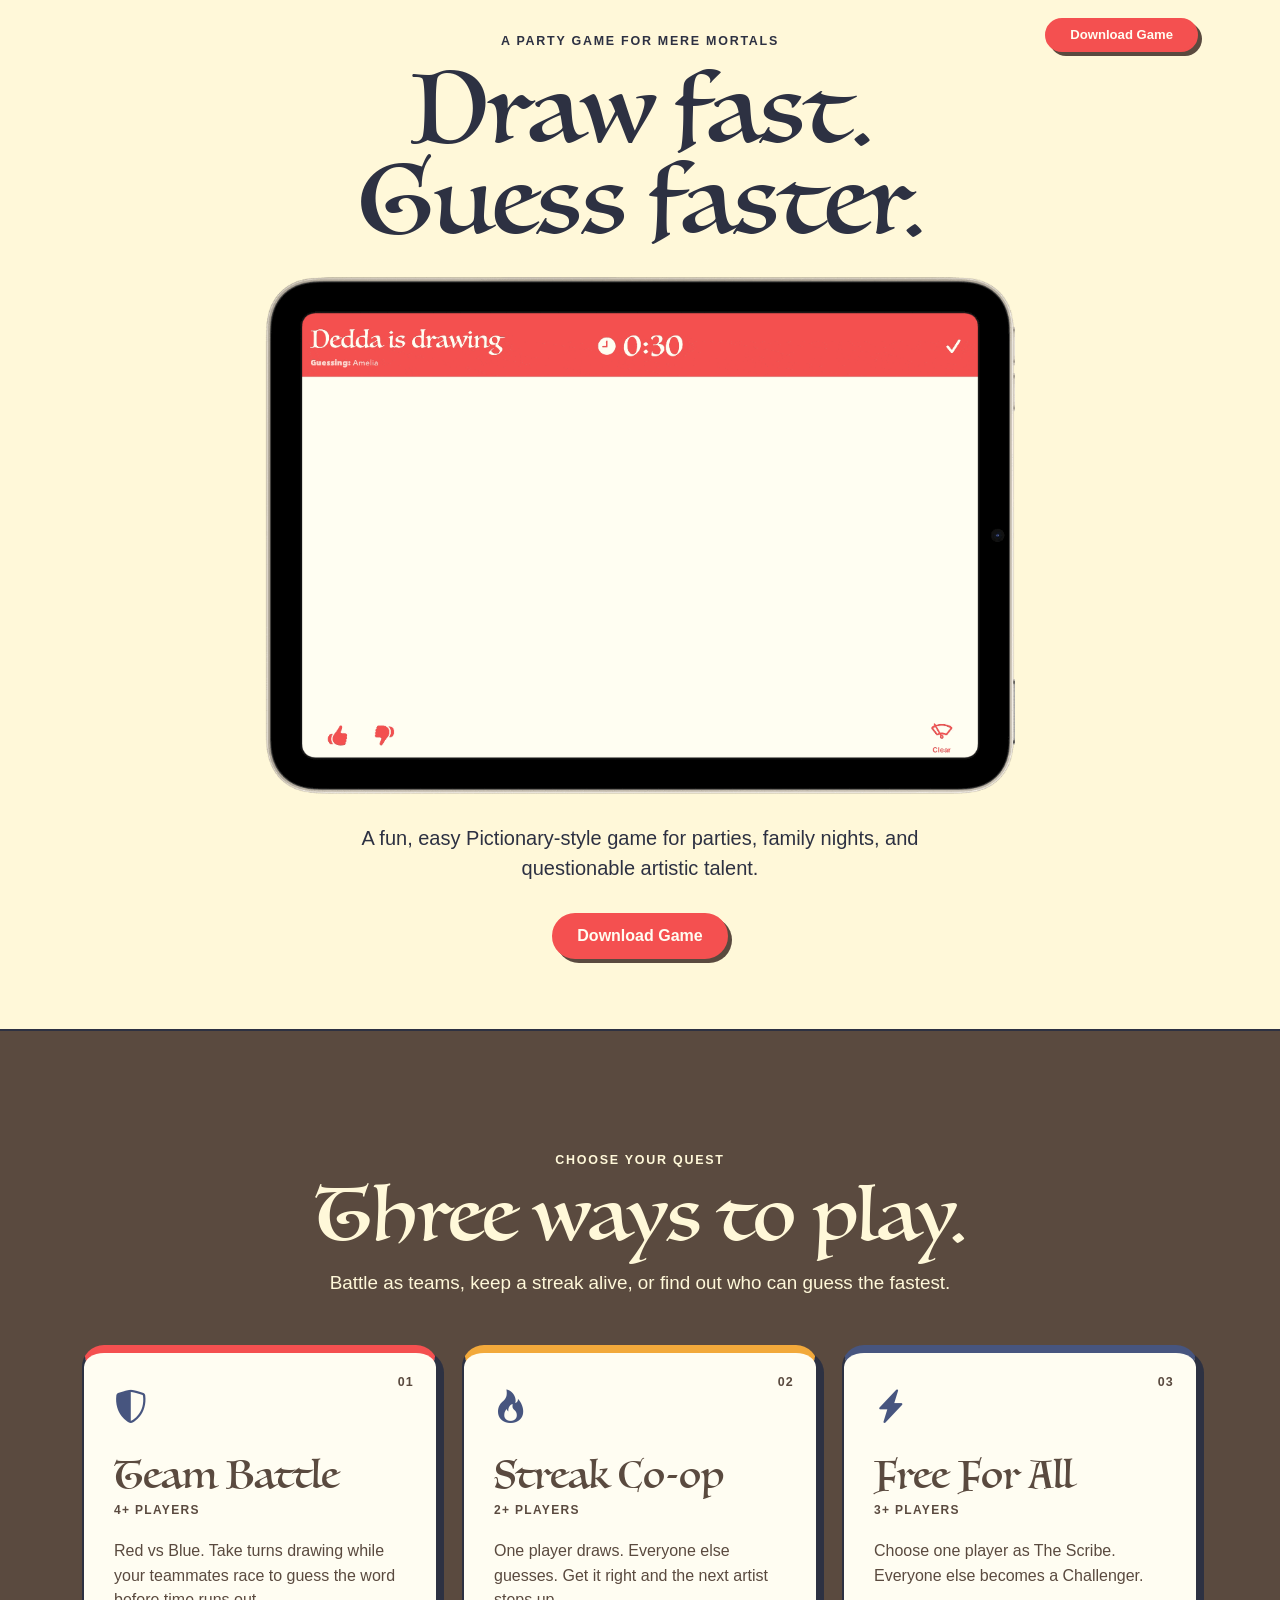
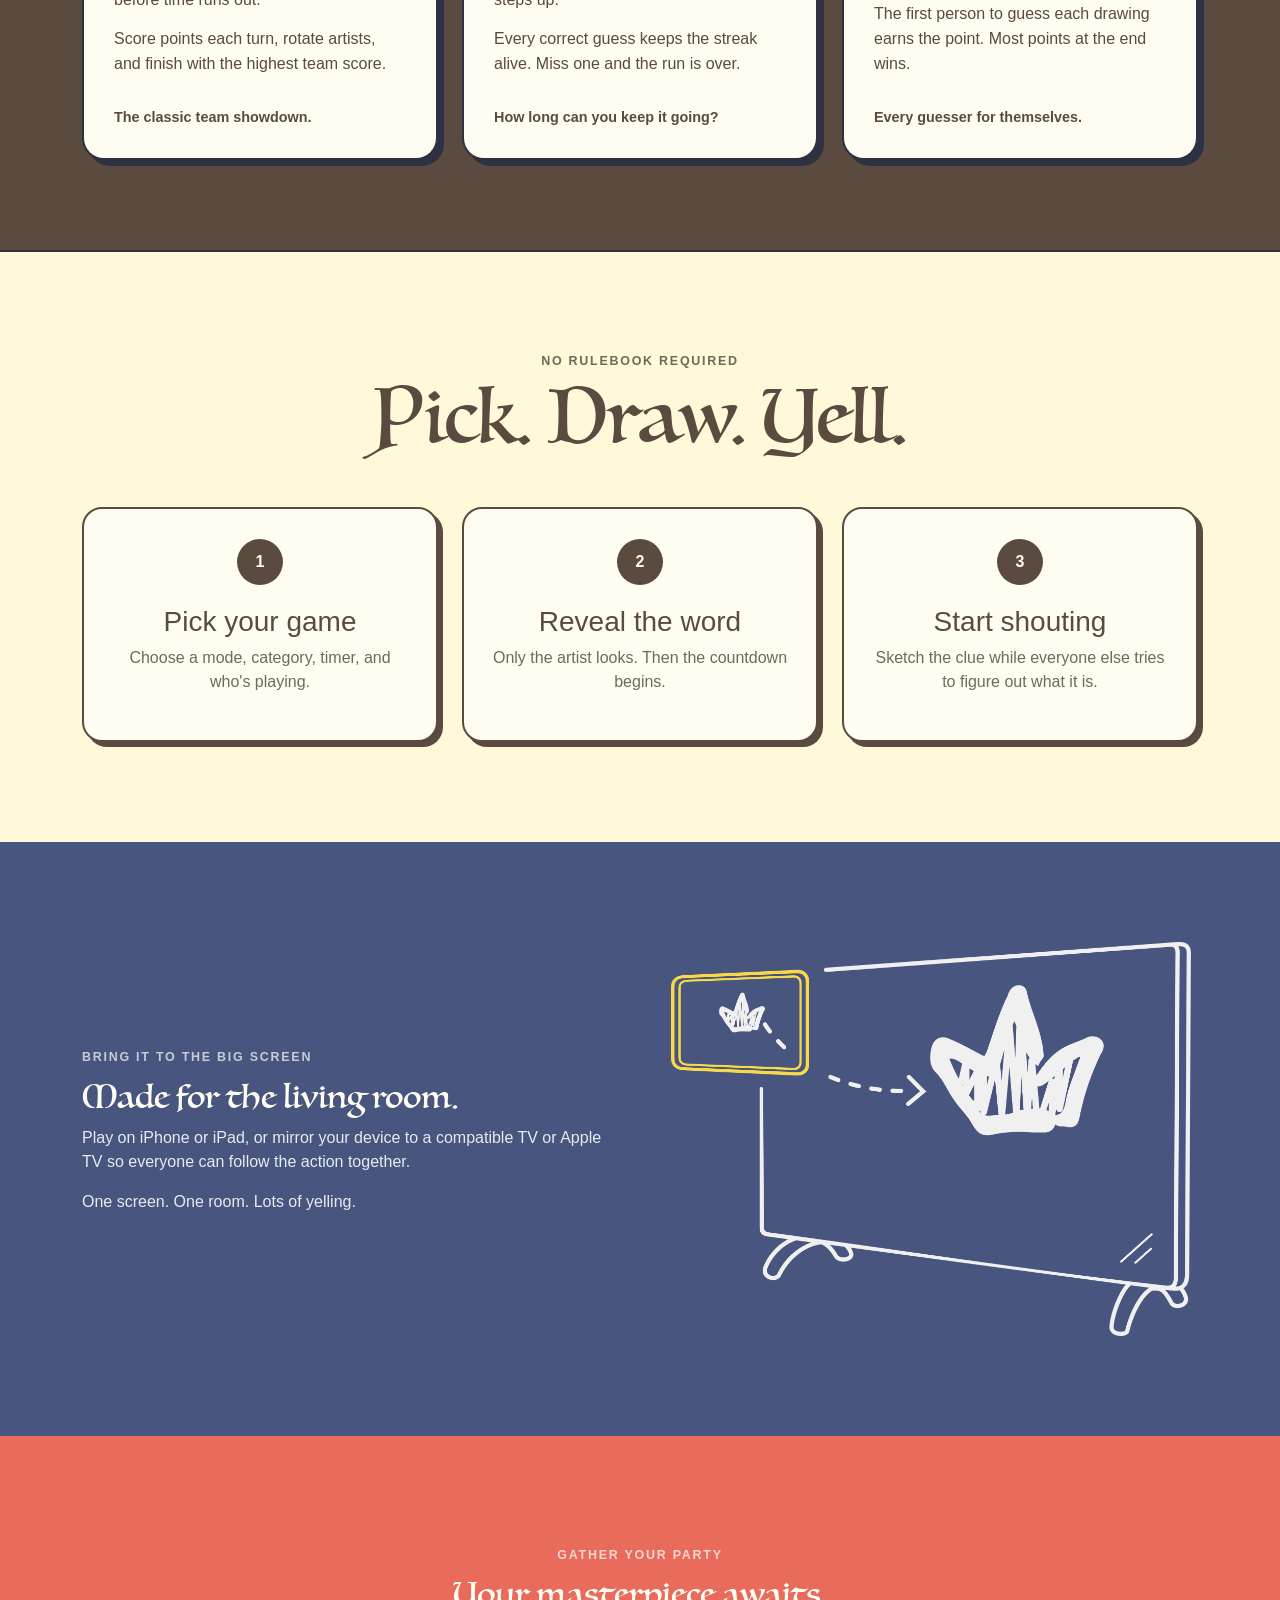
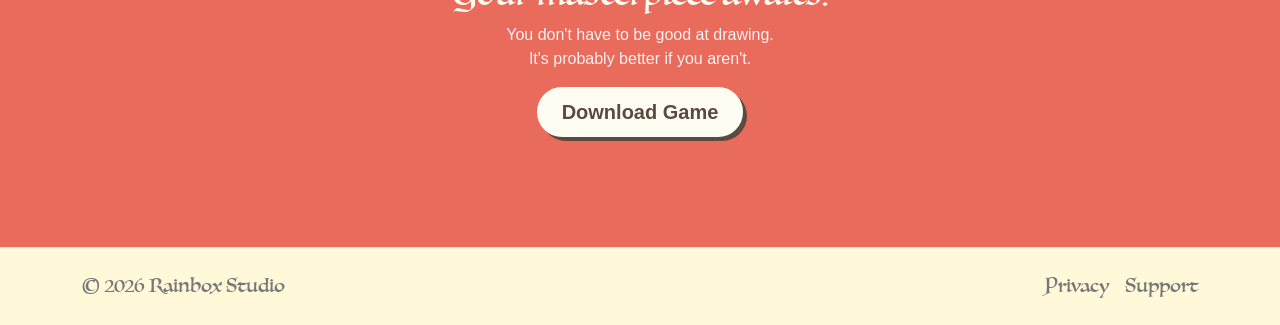
==== index.html @ f8bf30d1 "add gif hero" ====
<!DOCTYPE html>
<html lang="en">
<head>
  <meta charset="UTF-8">
  <meta name="viewport" content="width=device-width, initial-scale=1.0">
  <meta name="theme-color" content="#F9D949">

  <title>OutSketched</title>

  <link href="https://cdn.jsdelivr.net/npm/bootstrap@5.3.3/dist/css/bootstrap.min.css" rel="stylesheet">

  <link rel="stylesheet" href="main.css">

  <link rel="preconnect" href="https://fonts.googleapis.com"> 
  <link rel="preconnect" href="https://fonts.gstatic.com" crossorigin>
  <link href="https://fonts.googleapis.com/css2?family=Inter:wght@400;500;600&family=Sedgwick+Ave+Display&display=swap" rel="stylesheet">

  <meta charset="UTF-8">
  <meta name="viewport" content="width=device-width, initial-scale=1.0">

  <title>Out-Sketched: A Pictionary Battle Game</title>

  <!-- Primary SEO -->
  <meta name="description" content="OutSketched is a fast-paced drawing battle game for friends and family. Race to sketch clues, shout the answer, and beat the other team before time runs out.">
  <meta name="keywords" content="Apple TV, drawing game, party game, sketch game, family game, team game, drawing challenge, guessing game">
  <meta name="author" content="Rainbox Studio">
  <meta name="apple-itunes-app" content="app-id=6760415990, app-argument=https://outsketched.com">

  <!-- Open Graph (Facebook / Discord / Slack) -->
  <meta property="og:title" content="Out-Sketched: A Pictionary Battle Game">
  <meta property="og:description" content="Draw fast. Guess faster. Red vs Blue. No mercy.">
  <meta property="og:type" content="website">
  <meta property="og:url" content="https://outsketched.com">
  <meta property="og:image" content="https://outsketched.com/assets/hero-2-sm.png">

  <!-- Twitter Preview -->
  <meta name="twitter:card" content="summary_large_image">
  <meta name="twitter:title" content="Out-Sketched: A Pictionary Battle Game">
  <meta name="twitter:description" content="A chaotic drawing battle for friends and family.">
  <meta name="twitter:image" content="https://outsketched.com/assets/hero-2-sm.png">

  <!-- Favicon -->
  <link rel="icon" type="image/png" href="/assets/favicon.png">

  <!-- Bootstrap -->
  <link href="https://cdn.jsdelivr.net/npm/bootstrap@5.3.3/dist/css/bootstrap.min.css" rel="stylesheet">

  <!-- Google Fonts -->
  <link rel="preconnect" href="https://fonts.googleapis.com"> 
  <link rel="preconnect" href="https://fonts.gstatic.com" crossorigin>

  

  <link href="https://cdn.jsdelivr.net/npm/bootstrap-icons@1.11.3/font/bootstrap-icons.css" rel="stylesheet">

  <!-- Styles -->
  <link rel="stylesheet" href="main.css">
</head>

<body>

  <header class="site-header">
    <div class="container">
      <a
        href="https://apps.apple.com/app/id6760415990"
        class="btn btn-appstore header-download"
        target="_blank"
        rel="noopener"
      >
        Download Game
      </a>
    </div>
  </header>


  <!-- HERO -->
  <section class="hero text-center">

    <!-- Opening wordmark -->
    <div class="hero-intro" aria-hidden="true">
      <div class="hero-intro-content">

        <div class="hero-intro-title">
          OutSketched
        </div>

        <img
          src="assets/crosspens.webp"
          class="hero-intro-icon"
          alt=""
        >

      </div>
    </div>

    <div class="container hero-content">

      <div class="hero-eyebrow">
        A PARTY GAME FOR MERE MORTALS
      </div>

      <h1 class="hero-title">
        <span class="hero-word">Draw</span>
        <span class="hero-word">fast.</span>
        <span class="hero-word">Guess</span>
        <span class="hero-word">faster.</span>
      </h1>


      <!-- Main gameplay visual -->
      <div class="hero-visual-wrapper">
        <picture>
          <source
            media="(max-width: 768px)"
            srcset="assets/hero-gif-mobile.gif"
          >

          <img
            src="assets/hero-gif.gif"
            class="hero-gameplay"
            alt="A drawing being sketched during a game of OutSketched"
          >
        </picture>
      </div>

      <p class="hero-copy">
        A fun, easy Pictionary-style game for parties,
        family nights, and questionable artistic talent.
      </p>

      <a
        href="https://apps.apple.com/app/id6760415990"
        class="btn btn-appstore mobile-download"
        target="_blank"
        rel="noopener"
      >
        Download Game
      </a>

    </div>
  </section>

  <!-- GAME MODES -->
  <section class="modes-section">
    <div class="container">

      <div class="section-heading text-center">
        <div class="section-kicker">CHOOSE YOUR QUEST</div>

        <h2>Three ways to play.</h2>

        <p>
          Battle as teams, keep a streak alive,
          or find out who can guess the fastest.
        </p>
      </div>


      <div class="row g-4 mode-grid">

        <!-- TEAM BATTLE -->
        <div class="col-lg-4">
          <div class="mode-card mode-battle">

            <div class="mode-number">01</div>

            <div class="mode-icon">
              <i class="bi bi-shield-shaded"></i>
            </div>

            <h3>Team Battle</h3>

            <div class="mode-players">
              4+ PLAYERS
            </div>

            <p>
              Red vs Blue. Take turns drawing while your
              teammates race to guess the word before time runs out.
            </p>

            <p>
              Score points each turn, rotate artists,
              and finish with the highest team score.
            </p>

            <div class="mode-tag">
              The classic team showdown.
            </div>

          </div>
        </div>


        <!-- STREAK -->
        <div class="col-lg-4">
          <div class="mode-card mode-streak">

            <div class="mode-number">02</div>

            <div class="mode-icon">
              <i class="bi bi-fire"></i>
            </div>

            <h3>Streak Co-op</h3>

            <div class="mode-players">
              2+ PLAYERS
            </div>

            <p>
              One player draws. Everyone else guesses.
              Get it right and the next artist steps up.
            </p>

            <p>
              Every correct guess keeps the streak alive.
              Miss one and the run is over.
            </p>

            <div class="mode-tag">
              How long can you keep it going?
            </div>

          </div>
        </div>


        <!-- FREE FOR ALL -->
        <div class="col-lg-4">
          <div class="mode-card mode-ffa">

            <div class="mode-number">03</div>

            <div class="mode-icon">
              <i class="bi bi-lightning-charge-fill"></i>
            </div>

            <h3>Free For All</h3>

            <div class="mode-players">
              3+ PLAYERS
            </div>

            <p>
              Choose one player as The Scribe.
              Everyone else becomes a Challenger.
            </p>

            <p>
              The first person to guess each drawing earns the point.
              Most points at the end wins.
            </p>

            <div class="mode-tag">
              Every guesser for themselves.
            </div>

          </div>
        </div>

      </div>

    </div>
  </section>


  <!-- SIMPLE GAME FLOW -->
  <section class="how-section">
    <div class="container">

      <div class="how-panel">

        <div class="section-heading text-center">
          <div class="section-kicker">
            NO RULEBOOK REQUIRED
          </div>

          <h2>Pick. Draw. Yell.</h2>
        </div>


        <div class="row text-center g-4 how-grid">

          <div class="col-md-4">
            <div class="how-step">
              <div class="how-number">1</div>
              <h3>Pick your game</h3>
              <p>
                Choose a mode, category, timer,
                and who's playing.
              </p>
            </div>
          </div>

          <div class="col-md-4">
            <div class="how-step">
              <div class="how-number">2</div>
              <h3>Reveal the word</h3>
              <p>
                Only the artist looks.
                Then the countdown begins.
              </p>
            </div>
          </div>

          <div class="col-md-4">
            <div class="how-step">
              <div class="how-number">3</div>
              <h3>Start shouting</h3>
              <p>
                Sketch the clue while everyone else
                tries to figure out what it is.
              </p>
            </div>
          </div>

        </div>

      </div>

    </div>
  </section>


  <!-- BIG SCREEN -->
  <section class="tv-section">
    <div class="container">

      <div class="row align-items-center g-5">

        <div class="col-lg-6">

          <div class="section-kicker">
            BRING IT TO THE BIG SCREEN
          </div>

          <h2>
            Made for the living room.
          </h2>

          <p class="tv-copy">
            Play on iPhone or iPad, or mirror your device
            to a compatible TV or Apple TV so everyone
            can follow the action together.
          </p>

          <p class="tv-copy">
            One screen. One room. Lots of yelling.
          </p>

        </div>


        <div class="col-lg-6 text-center">
          <div class="tv-image-wrap">
            <img
              src="assets/mirror.webp"
              class="tv-image"
              alt="OutSketched mirrored to a TV"
            >
          </div>
        </div>

      </div>

    </div>
  </section>


  <!-- FINAL CTA -->
  <section class="final-cta text-center">
    <div class="container">

      <div class="final-cta-panel">

        <div class="section-kicker">
          GATHER YOUR PARTY
        </div>

        <h2>
          Your masterpiece awaits.
        </h2>

        <p>
          You don't have to be good at drawing.<br>
          It's probably better if you aren't.
        </p>

        <a
          href="https://apps.apple.com/app/id6760415990"
          class="btn btn-appstore btn-lg"
          target="_blank"
          rel="noopener"
        >
          Download Game
        </a>

      </div>

    </div>
  </section>

</body>

  <!-- FOOTER -->
  <footer class="footer py-4">
    <div class="container d-flex flex-column flex-md-row justify-content-between align-items-center text-center text-md-start">

      <!-- Left -->
      <div class="mb-2 mb-md-0">
        &copy; 2026 Rainbox Studio
      </div>

      <!-- Right -->
      <div class="d-flex gap-3">
        <a href="/privacy" class="footer-link">Privacy</a>
        <a href="mailto:support@outsketched.com" class="footer-link">Support</a>
      </div>

    </div>
  </footer>

</body>
</html>
---- main.css ----
:root {
  --paper: #FFF8D9;
  --paper-light: #FFFDF2;
  --ink: #2D3142;
  --deep: #5A4A3F;
  --red: #F45050;
  --blue: #47557F;
  --cta: #E96B5C;
  --muted: #6E6A5A;
  --border: rgba(45, 49, 66, 0.16);
}


/* -------------------------
   FONTS
-------------------------- */

@font-face {
  font-family: "Luminari";
  src: url("assets/Luminari.ttf") format("truetype");
  font-weight: 400;
  font-style: normal;
  font-display: swap;
}


/* -------------------------
   GLOBAL
-------------------------- */

html,
body {
  margin: 0;
  padding: 0;
}

body {
  background: var(--paper);
  color: var(--ink);
  font-family:
    "Avenir Next",
    Avenir,
    -apple-system,
    BlinkMacSystemFont,
    sans-serif;
}

h1,
h2,
h3 {
  margin-top: 0;
}

/* -------------------------
   DISPLAY TYPOGRAPHY
-------------------------- */

.hero-title,
.section-heading h2,
.mode-card h3,
.how-panel h2,
.tv-section h2,
.final-cta h2 {
  font-family: "Luminari", serif;
  font-weight: 400;
}


/* -------------------------
   HEADER / DOWNLOAD
-------------------------- */

.site-header {
  position: sticky;
  top: 0;
  z-index: 100;
  height: 0;
  pointer-events: none;
}

.site-header .container {
  display: flex;
  justify-content: flex-end;
}

.header-download {
  position: relative;
  top: 18px;
  display: inline-flex;
  align-items: center;
  justify-content: center;
  height: 34px;
  padding: 0 14px;
  border-width: 3px;
  font-size: 0.82rem;
  line-height: 1;
  pointer-events: auto;
  opacity: 0;
  animation: showHeaderDownload 0.4s ease 2.8s forwards;
}

.mobile-download {
  display: none;
}


/* -------------------------
   HERO
-------------------------- */
.hero {
  position: relative;
  padding: 32px 0 70px;
  overflow: hidden;
}

.hero-content {
  position: relative;
}

.hero-eyebrow {
  margin-bottom: 16px;
}

.hero-eyebrow,
.section-kicker {
  font-size: 0.78rem;
  font-weight: 700;
  letter-spacing: 0.14em;
  text-transform: uppercase;
}

.hero-title {
  max-width: 1000px;
  margin: 0 auto 26px;
  font-family: "Luminari", serif;
  font-size: clamp(4rem, 9vw, 6.0rem);
  font-weight: 400;
  line-height: 0.95;
  text-align: center;
}

.hero-word {
  display: inline;
}

/* Force a break after "fast." */
.hero-word:nth-child(2)::after {
  content: "";
  display: block;
}

.hero-copy {
  max-width: 650px;
  margin: 28px auto 30px;
  font-size: 1.25rem;
  line-height: 1.5;
}


/* -------------------------
   MAIN GAMEPLAY VISUAL
-------------------------- */
.hero-visual-wrapper {
  width: 100%;
  max-width: 750px;
  margin: 0 auto;
}

.hero-gameplay {
  display: block;
  width: 100%;
  height: auto;
  object-fit: contain;
}

.hero-visual-wrapper picture {
  display: block;
  width: 100%;
}


/* -------------------------
   OPENING WORDMARK
-------------------------- */
.hero-intro {
  position: fixed;
  inset: 0;
  z-index: 200;
  display: flex;
  align-items: center;
  justify-content: center;
  padding: 0;
  background: var(--paper);
  pointer-events: none;
  animation: heroIntroFade 2.0s ease forwards;
}

.hero-intro-content {
  display: flex;
  flex-direction: column;
  align-items: center;
  justify-content: center;
  animation: heroIntroTitle 2.0s ease forwards;
}

.hero-intro-icon {
  width: clamp(80px, 10vw, 140px);
  height: auto;
  margin: 16px;
}

.hero-intro-title {
  font-family: "Luminari", serif;
  font-size: clamp(4.5rem, 13vw, 6rem);
  line-height: 0.95;
}

@keyframes heroIntroFade {
  0%,
  68% {
    opacity: 1;
  }

  100% {
    opacity: 0;
    visibility: hidden;
  }
}

@keyframes heroIntroTitle {
  0% {
    opacity: 0;
    transform: scale(0.94);
  }

  12% {
    opacity: 1;
    transform: scale(1);
  }

  70% {
    opacity: 1;
    transform: scale(1);
  }

  100% {
    opacity: 0;
    transform: scale(1.04);
  }
}

@keyframes showHeaderDownload {
  to {
    opacity: 1;
  }
}


/* Respect reduced-motion preference */

@media (prefers-reduced-motion: reduce) {

  .hero-intro {
    display: none;
  }

}


/* -------------------------
   APP STORE BUTTON
-------------------------- */

.btn-appstore {
  display: inline-flex;
  align-items: center;
  justify-content: center;
  background: var(--red);
  color: var(--paper-light);
  border: 3px solid var(--red);
  border-radius: 999px;
  padding: 12px 22px;
  font-weight: 800;
  line-height: 1;
  box-shadow: 4px 4px 0 var(--deep);
  transition:
    background 0.2s ease,
    border-color 0.2s ease,
    color 0.2s ease;
}

.btn-appstore:hover {
  background: var(--deep);
  border-color: var(--deep);
  color: var(--paper-light);
  transform: translate(2px, 2px);
  box-shadow: 2px 2px 0 var(--deep);
}


/* -------------------------
   SECTION HEADINGS
-------------------------- */

.section-heading {
  max-width: 720px;
  margin: 0 auto 48px;
}

.section-heading h2 {
  margin-bottom: 14px;
  font-size: clamp(3rem, 6vw, 4.6rem);
  line-height: 1;
}

.section-heading p {
  margin: 0;
  font-size: 1.18rem;
  line-height: 1.5;
}

.section-kicker {
  margin-bottom: 12px;
}


/* -------------------------
   GAME MODES
-------------------------- */

.modes-section {
  padding: 120px 0 90px;
  background: var(--deep);
  color: var(--paper);
  border-top: 2px solid var(--ink);
  border-bottom: 2px solid var(--ink);
}

.mode-grid {
  align-items: stretch;
}

.mode-grid > div {
  display: flex;
}

.mode-card {
  position: relative;
  display: flex;
  flex-direction: column;
  width: 100%;
  padding: 30px;
  background: var(--paper-light);
  color: var(--deep);
  border: 2px solid var(--ink);
  border-radius: 22px;
  box-shadow: 6px 6px 0 var(--ink);
}

.mode-number {
  position: absolute;
  top: 20px;
  right: 22px;
  font-size: 0.78rem;
  font-weight: 800;
  letter-spacing: 0.1em;
}

.mode-icon {
  margin-bottom: 22px;
  font-size: 2.1rem;
  color: var(--blue);
}

.mode-card h3 {
  margin-bottom: 5px;
  font-size: 2.4rem;
  line-height: 1.05;
}

.mode-players {
  margin-bottom: 20px;
  font-size: 0.75rem;
  font-weight: 800;
  letter-spacing: 0.11em;
}

.mode-card p {
  margin-bottom: 14px;
  font-size: 1rem;
  line-height: 1.55;
}

.mode-tag {
  margin-top: auto;
  padding-top: 16px;
  font-weight: 700;
  font-size: 0.9rem;
}

.mode-battle {
  border-top: 8px solid var(--red);
}

.mode-streak {
  border-top: 8px solid #F2A93B;
}

.mode-ffa {
  border-top: 8px solid var(--blue);
}


/* -------------------------
   HOW IT WORKS
-------------------------- */

.how-section {
  padding: 100px 0;
  background: var(--paper);
  color: var(--deep);
}

.how-panel {
  padding: 0;
  background: transparent;
  color: var(--deep);
  border-radius: 0;
}

.how-panel .section-kicker {
  color: var(--muted);
}

.how-panel h2 {
  margin-bottom: 50px;
  color: var(--deep);
  font-size: clamp(3rem, 6vw, 4.6rem);
}

.how-step {
  height: 100%;
  max-width: none;
  padding: 30px 24px;
  background: var(--paper-light);
  border: 2px solid var(--deep);
  border-radius: 20px;
  box-shadow: 5px 5px 0 var(--deep);
}

.how-number {
  display: flex;
  align-items: center;
  justify-content: center;
  width: 46px;
  height: 46px;
  margin: 0 auto 20px;
  background: var(--deep);
  color: var(--paper-light);
  border-radius: 50%;
  font-weight: 800;
}

.how-step h3 {
  color: var(--deep);
}

.how-step p {
  color: var(--muted);
}


/* -------------------------
   TV SECTION
-------------------------- */

.tv-section {
  padding: 100px 0;
  background: var(--blue);
  color: var(--paper-light);
  border-top: none;
  border-bottom: none;
}

.tv-section .section-kicker {
  color: rgba(255, 255, 255, 0.7);
}

.tv-section h2 {
  color: var(--paper-light);
}

.tv-copy {
  color: rgba(255, 255, 255, 0.88);
}

.tv-image-wrap {
  display: flex;
  align-items: center;
  justify-content: center;
}

.tv-image {
  display: block;
  width: 100%;
  max-width: 520px;
  height: auto;
  object-fit: contain;
}


/* -------------------------
   FINAL CTA
-------------------------- */

.final-cta {
  padding: 110px 0;
  background: var(--cta);
  color: var(--paper-light);
}

.final-cta-panel {
  max-width: 850px;
  margin: 0 auto;
}

.final-cta .section-kicker {
  color: rgba(255, 255, 255, 0.72);
}

.final-cta h2 {
  color: var(--paper-light);
}

.final-cta p {
  color: rgba(255, 255, 255, 0.9);
}

.final-cta .btn-appstore {
  background: var(--paper-light);
  color: var(--deep);
  border-color: var(--paper-light);
}

.final-cta .btn-appstore:hover {
  background: var(--deep);
  color: var(--paper-light);
  border-color: var(--deep);
}


/* -------------------------
   PRIVACY
-------------------------- */

.privacy {
  max-width: 800px;
  margin: 60px auto;
  padding: 0 20px;
}

.privacy h1 {
  margin-bottom: 20px;
}

.privacy h2 {
  margin-top: 30px;
  margin-bottom: 10px;

  font-size: 1.3rem;
}

.privacy p {
  margin-bottom: 12px;
  line-height: 1.6;
}


/* -------------------------
   FOOTER
-------------------------- */

footer,
.footer {
  background: var(--white);
  border-top: 1px solid rgba(0, 0, 0, 0.08);
  color: #777;
  font-family: "Luminari", serif;     
}

.footer {
  font-size: 1.2rem;
}

.footer-link {
  text-decoration: none;
  color: var(--black);

  transition: color 0.2s ease;
}

.footer-link:hover {
  opacity: 0.6;
}

/* -------------------------
   TABLET / MOBILE
-------------------------- */

@media (max-width: 768px) {

  .site-header {
    display: none;
  }

  .mobile-download {
    display: inline-flex;
    align-items: center;
    justify-content: center;
    height: 38px;
    padding: 0 18px;
    margin-top: 4px;
    border-width: 3px;
    font-size: 0.9rem;
    line-height: 1;
  }

  .hero {
    padding: 38px 0 60px;
  }

  .hero-copy {
    padding: 0 14px;
    font-size: 1.1rem;
  }

  .hero-intro-content {
    width: 88vw;
    display: flex;
    flex-direction: column;
    align-items: center;
    justify-content: center;
    text-align: center;
    animation: heroIntroTitle 3.2s ease forwards;
  }

  .hero-intro-title {
    font-size: clamp(3rem, 14vw, 4.0rem);
    white-space: nowrap;
  }

  .hero-intro-icon {
    width: clamp(70px, 22vw, 110px);
  }

  .modes-section,
  .tv-section {
    padding: 80px 0 65px;
  }

  .mode-card {
    padding: 26px;
    box-shadow: 4px 4px 0 var(--black);
  }

  .mode-card h3 {
    font-size: 2.1rem;
  }

  .how-section {
    padding: 60px 0;
  }

  .how-panel {
    padding: 50px 22px;
    border-radius: 22px;
  }

  .how-step {
    margin-bottom: 24px;
  }

  .tv-section {
    text-align: center;
  }

  .tv-copy {
    margin-left: auto;
    margin-right: auto;
  }

  .tv-image-wrap {
    margin-top: 15px;
  }

  .tv-image {
    max-width: 460px;
  }

  .final-cta {
    padding: 70px 0;
  }
}


/* -------------------------
   SMALL MOBILE
-------------------------- */

@media (max-width: 576px) and (orientation: portrait) {
  .hero-title {
    font-size: clamp(3.2rem, 16vw, 4.4rem);
    line-height: 0.95;
  }

  .hero-word {
    display: block;
  }

  .hero-word:nth-child(2)::after {
    display: none;
  }

  .section-heading h2,
  .how-panel h2,
  .tv-section h2 {
    font-size: 3rem;
  }

  .mode-card h3 {
    font-size: 2rem;
  }
}
---- main.css ----
:root {
  --paper: #FFF8D9;
  --paper-light: #FFFDF2;
  --ink: #2D3142;
  --deep: #5A4A3F;
  --red: #F45050;
  --blue: #47557F;
  --cta: #E96B5C;
  --muted: #6E6A5A;
  --border: rgba(45, 49, 66, 0.16);
}


/* -------------------------
   FONTS
-------------------------- */

@font-face {
  font-family: "Luminari";
  src: url("assets/Luminari.ttf") format("truetype");
  font-weight: 400;
  font-style: normal;
  font-display: swap;
}


/* -------------------------
   GLOBAL
-------------------------- */

html,
body {
  margin: 0;
  padding: 0;
}

body {
  background: var(--paper);
  color: var(--ink);
  font-family:
    "Avenir Next",
    Avenir,
    -apple-system,
    BlinkMacSystemFont,
    sans-serif;
}

h1,
h2,
h3 {
  margin-top: 0;
}

/* -------------------------
   DISPLAY TYPOGRAPHY
-------------------------- */

.hero-title,
.section-heading h2,
.mode-card h3,
.how-panel h2,
.tv-section h2,
.final-cta h2 {
  font-family: "Luminari", serif;
  font-weight: 400;
}


/* -------------------------
   HEADER / DOWNLOAD
-------------------------- */

.site-header {
  position: sticky;
  top: 0;
  z-index: 100;
  height: 0;
  pointer-events: none;
}

.site-header .container {
  display: flex;
  justify-content: flex-end;
}

.header-download {
  position: relative;
  top: 18px;
  display: inline-flex;
  align-items: center;
  justify-content: center;
  height: 34px;
  padding: 0 14px;
  border-width: 3px;
  font-size: 0.82rem;
  line-height: 1;
  pointer-events: auto;
  opacity: 0;
  animation: showHeaderDownload 0.4s ease 2.8s forwards;
}

.mobile-download {
  display: none;
}


/* -------------------------
   HERO
-------------------------- */
.hero {
  position: relative;
  padding: 32px 0 70px;
  overflow: hidden;
}

.hero-content {
  position: relative;
}

.hero-eyebrow {
  margin-bottom: 16px;
}

.hero-eyebrow,
.section-kicker {
  font-size: 0.78rem;
  font-weight: 700;
  letter-spacing: 0.14em;
  text-transform: uppercase;
}

.hero-title {
  max-width: 1000px;
  margin: 0 auto 26px;
  font-family: "Luminari", serif;
  font-size: clamp(4rem, 9vw, 6.0rem);
  font-weight: 400;
  line-height: 0.95;
  text-align: center;
}

.hero-word {
  display: inline;
}

/* Force a break after "fast." */
.hero-word:nth-child(2)::after {
  content: "";
  display: block;
}

.hero-copy {
  max-width: 650px;
  margin: 28px auto 30px;
  font-size: 1.25rem;
  line-height: 1.5;
}


/* -------------------------
   MAIN GAMEPLAY VISUAL
-------------------------- */
.hero-visual-wrapper {
  width: 100%;
  max-width: 750px;
  margin: 0 auto;
}

.hero-gameplay {
  display: block;
  width: 100%;
  height: auto;
  object-fit: contain;
}

.hero-visual-wrapper picture {
  display: block;
  width: 100%;
}


/* -------------------------
   OPENING WORDMARK
-------------------------- */
.hero-intro {
  position: fixed;
  inset: 0;
  z-index: 200;
  display: flex;
  align-items: center;
  justify-content: center;
  padding: 0;
  background: var(--paper);
  pointer-events: none;
  animation: heroIntroFade 2.0s ease forwards;
}

.hero-intro-content {
  display: flex;
  flex-direction: column;
  align-items: center;
  justify-content: center;
  animation: heroIntroTitle 2.0s ease forwards;
}

.hero-intro-icon {
  width: clamp(80px, 10vw, 140px);
  height: auto;
  margin: 16px;
}

.hero-intro-title {
  font-family: "Luminari", serif;
  font-size: clamp(4.5rem, 13vw, 6rem);
  line-height: 0.95;
}

@keyframes heroIntroFade {
  0%,
  68% {
    opacity: 1;
  }

  100% {
    opacity: 0;
    visibility: hidden;
  }
}

@keyframes heroIntroTitle {
  0% {
    opacity: 0;
    transform: scale(0.94);
  }

  12% {
    opacity: 1;
    transform: scale(1);
  }

  70% {
    opacity: 1;
    transform: scale(1);
  }

  100% {
    opacity: 0;
    transform: scale(1.04);
  }
}

@keyframes showHeaderDownload {
  to {
    opacity: 1;
  }
}


/* Respect reduced-motion preference */

@media (prefers-reduced-motion: reduce) {

  .hero-intro {
    display: none;
  }

}


/* -------------------------
   APP STORE BUTTON
-------------------------- */

.btn-appstore {
  display: inline-flex;
  align-items: center;
  justify-content: center;
  background: var(--red);
  color: var(--paper-light);
  border: 3px solid var(--red);
  border-radius: 999px;
  padding: 12px 22px;
  font-weight: 800;
  line-height: 1;
  box-shadow: 4px 4px 0 var(--deep);
  transition:
    background 0.2s ease,
    border-color 0.2s ease,
    color 0.2s ease;
}

.btn-appstore:hover {
  background: var(--deep);
  border-color: var(--deep);
  color: var(--paper-light);
  transform: translate(2px, 2px);
  box-shadow: 2px 2px 0 var(--deep);
}


/* -------------------------
   SECTION HEADINGS
-------------------------- */

.section-heading {
  max-width: 720px;
  margin: 0 auto 48px;
}

.section-heading h2 {
  margin-bottom: 14px;
  font-size: clamp(3rem, 6vw, 4.6rem);
  line-height: 1;
}

.section-heading p {
  margin: 0;
  font-size: 1.18rem;
  line-height: 1.5;
}

.section-kicker {
  margin-bottom: 12px;
}


/* -------------------------
   GAME MODES
-------------------------- */

.modes-section {
  padding: 120px 0 90px;
  background: var(--deep);
  color: var(--paper);
  border-top: 2px solid var(--ink);
  border-bottom: 2px solid var(--ink);
}

.mode-grid {
  align-items: stretch;
}

.mode-grid > div {
  display: flex;
}

.mode-card {
  position: relative;
  display: flex;
  flex-direction: column;
  width: 100%;
  padding: 30px;
  background: var(--paper-light);
  color: var(--deep);
  border: 2px solid var(--ink);
  border-radius: 22px;
  box-shadow: 6px 6px 0 var(--ink);
}

.mode-number {
  position: absolute;
  top: 20px;
  right: 22px;
  font-size: 0.78rem;
  font-weight: 800;
  letter-spacing: 0.1em;
}

.mode-icon {
  margin-bottom: 22px;
  font-size: 2.1rem;
  color: var(--blue);
}

.mode-card h3 {
  margin-bottom: 5px;
  font-size: 2.4rem;
  line-height: 1.05;
}

.mode-players {
  margin-bottom: 20px;
  font-size: 0.75rem;
  font-weight: 800;
  letter-spacing: 0.11em;
}

.mode-card p {
  margin-bottom: 14px;
  font-size: 1rem;
  line-height: 1.55;
}

.mode-tag {
  margin-top: auto;
  padding-top: 16px;
  font-weight: 700;
  font-size: 0.9rem;
}

.mode-battle {
  border-top: 8px solid var(--red);
}

.mode-streak {
  border-top: 8px solid #F2A93B;
}

.mode-ffa {
  border-top: 8px solid var(--blue);
}


/* -------------------------
   HOW IT WORKS
-------------------------- */

.how-section {
  padding: 100px 0;
  background: var(--paper);
  color: var(--deep);
}

.how-panel {
  padding: 0;
  background: transparent;
  color: var(--deep);
  border-radius: 0;
}

.how-panel .section-kicker {
  color: var(--muted);
}

.how-panel h2 {
  margin-bottom: 50px;
  color: var(--deep);
  font-size: clamp(3rem, 6vw, 4.6rem);
}

.how-step {
  height: 100%;
  max-width: none;
  padding: 30px 24px;
  background: var(--paper-light);
  border: 2px solid var(--deep);
  border-radius: 20px;
  box-shadow: 5px 5px 0 var(--deep);
}

.how-number {
  display: flex;
  align-items: center;
  justify-content: center;
  width: 46px;
  height: 46px;
  margin: 0 auto 20px;
  background: var(--deep);
  color: var(--paper-light);
  border-radius: 50%;
  font-weight: 800;
}

.how-step h3 {
  color: var(--deep);
}

.how-step p {
  color: var(--muted);
}


/* -------------------------
   TV SECTION
-------------------------- */

.tv-section {
  padding: 100px 0;
  background: var(--blue);
  color: var(--paper-light);
  border-top: none;
  border-bottom: none;
}

.tv-section .section-kicker {
  color: rgba(255, 255, 255, 0.7);
}

.tv-section h2 {
  color: var(--paper-light);
}

.tv-copy {
  color: rgba(255, 255, 255, 0.88);
}

.tv-image-wrap {
  display: flex;
  align-items: center;
  justify-content: center;
}

.tv-image {
  display: block;
  width: 100%;
  max-width: 520px;
  height: auto;
  object-fit: contain;
}


/* -------------------------
   FINAL CTA
-------------------------- */

.final-cta {
  padding: 110px 0;
  background: var(--cta);
  color: var(--paper-light);
}

.final-cta-panel {
  max-width: 850px;
  margin: 0 auto;
}

.final-cta .section-kicker {
  color: rgba(255, 255, 255, 0.72);
}

.final-cta h2 {
  color: var(--paper-light);
}

.final-cta p {
  color: rgba(255, 255, 255, 0.9);
}

.final-cta .btn-appstore {
  background: var(--paper-light);
  color: var(--deep);
  border-color: var(--paper-light);
}

.final-cta .btn-appstore:hover {
  background: var(--deep);
  color: var(--paper-light);
  border-color: var(--deep);
}


/* -------------------------
   PRIVACY
-------------------------- */

.privacy {
  max-width: 800px;
  margin: 60px auto;
  padding: 0 20px;
}

.privacy h1 {
  margin-bottom: 20px;
}

.privacy h2 {
  margin-top: 30px;
  margin-bottom: 10px;

  font-size: 1.3rem;
}

.privacy p {
  margin-bottom: 12px;
  line-height: 1.6;
}


/* -------------------------
   FOOTER
-------------------------- */

footer,
.footer {
  background: var(--white);
  border-top: 1px solid rgba(0, 0, 0, 0.08);
  color: #777;
  font-family: "Luminari", serif;     
}

.footer {
  font-size: 1.2rem;
}

.footer-link {
  text-decoration: none;
  color: var(--black);

  transition: color 0.2s ease;
}

.footer-link:hover {
  opacity: 0.6;
}

/* -------------------------
   TABLET / MOBILE
-------------------------- */

@media (max-width: 768px) {

  .site-header {
    display: none;
  }

  .mobile-download {
    display: inline-flex;
    align-items: center;
    justify-content: center;
    height: 38px;
    padding: 0 18px;
    margin-top: 4px;
    border-width: 3px;
    font-size: 0.9rem;
    line-height: 1;
  }

  .hero {
    padding: 38px 0 60px;
  }

  .hero-copy {
    padding: 0 14px;
    font-size: 1.1rem;
  }

  .hero-intro-content {
    width: 88vw;
    display: flex;
    flex-direction: column;
    align-items: center;
    justify-content: center;
    text-align: center;
    animation: heroIntroTitle 3.2s ease forwards;
  }

  .hero-intro-title {
    font-size: clamp(3rem, 14vw, 4.0rem);
    white-space: nowrap;
  }

  .hero-intro-icon {
    width: clamp(70px, 22vw, 110px);
  }

  .modes-section,
  .tv-section {
    padding: 80px 0 65px;
  }

  .mode-card {
    padding: 26px;
    box-shadow: 4px 4px 0 var(--black);
  }

  .mode-card h3 {
    font-size: 2.1rem;
  }

  .how-section {
    padding: 60px 0;
  }

  .how-panel {
    padding: 50px 22px;
    border-radius: 22px;
  }

  .how-step {
    margin-bottom: 24px;
  }

  .tv-section {
    text-align: center;
  }

  .tv-copy {
    margin-left: auto;
    margin-right: auto;
  }

  .tv-image-wrap {
    margin-top: 15px;
  }

  .tv-image {
    max-width: 460px;
  }

  .final-cta {
    padding: 70px 0;
  }
}


/* -------------------------
   SMALL MOBILE
-------------------------- */

@media (max-width: 576px) and (orientation: portrait) {
  .hero-title {
    font-size: clamp(3.2rem, 16vw, 4.4rem);
    line-height: 0.95;
  }

  .hero-word {
    display: block;
  }

  .hero-word:nth-child(2)::after {
    display: none;
  }

  .section-heading h2,
  .how-panel h2,
  .tv-section h2 {
    font-size: 3rem;
  }

  .mode-card h3 {
    font-size: 2rem;
  }
}
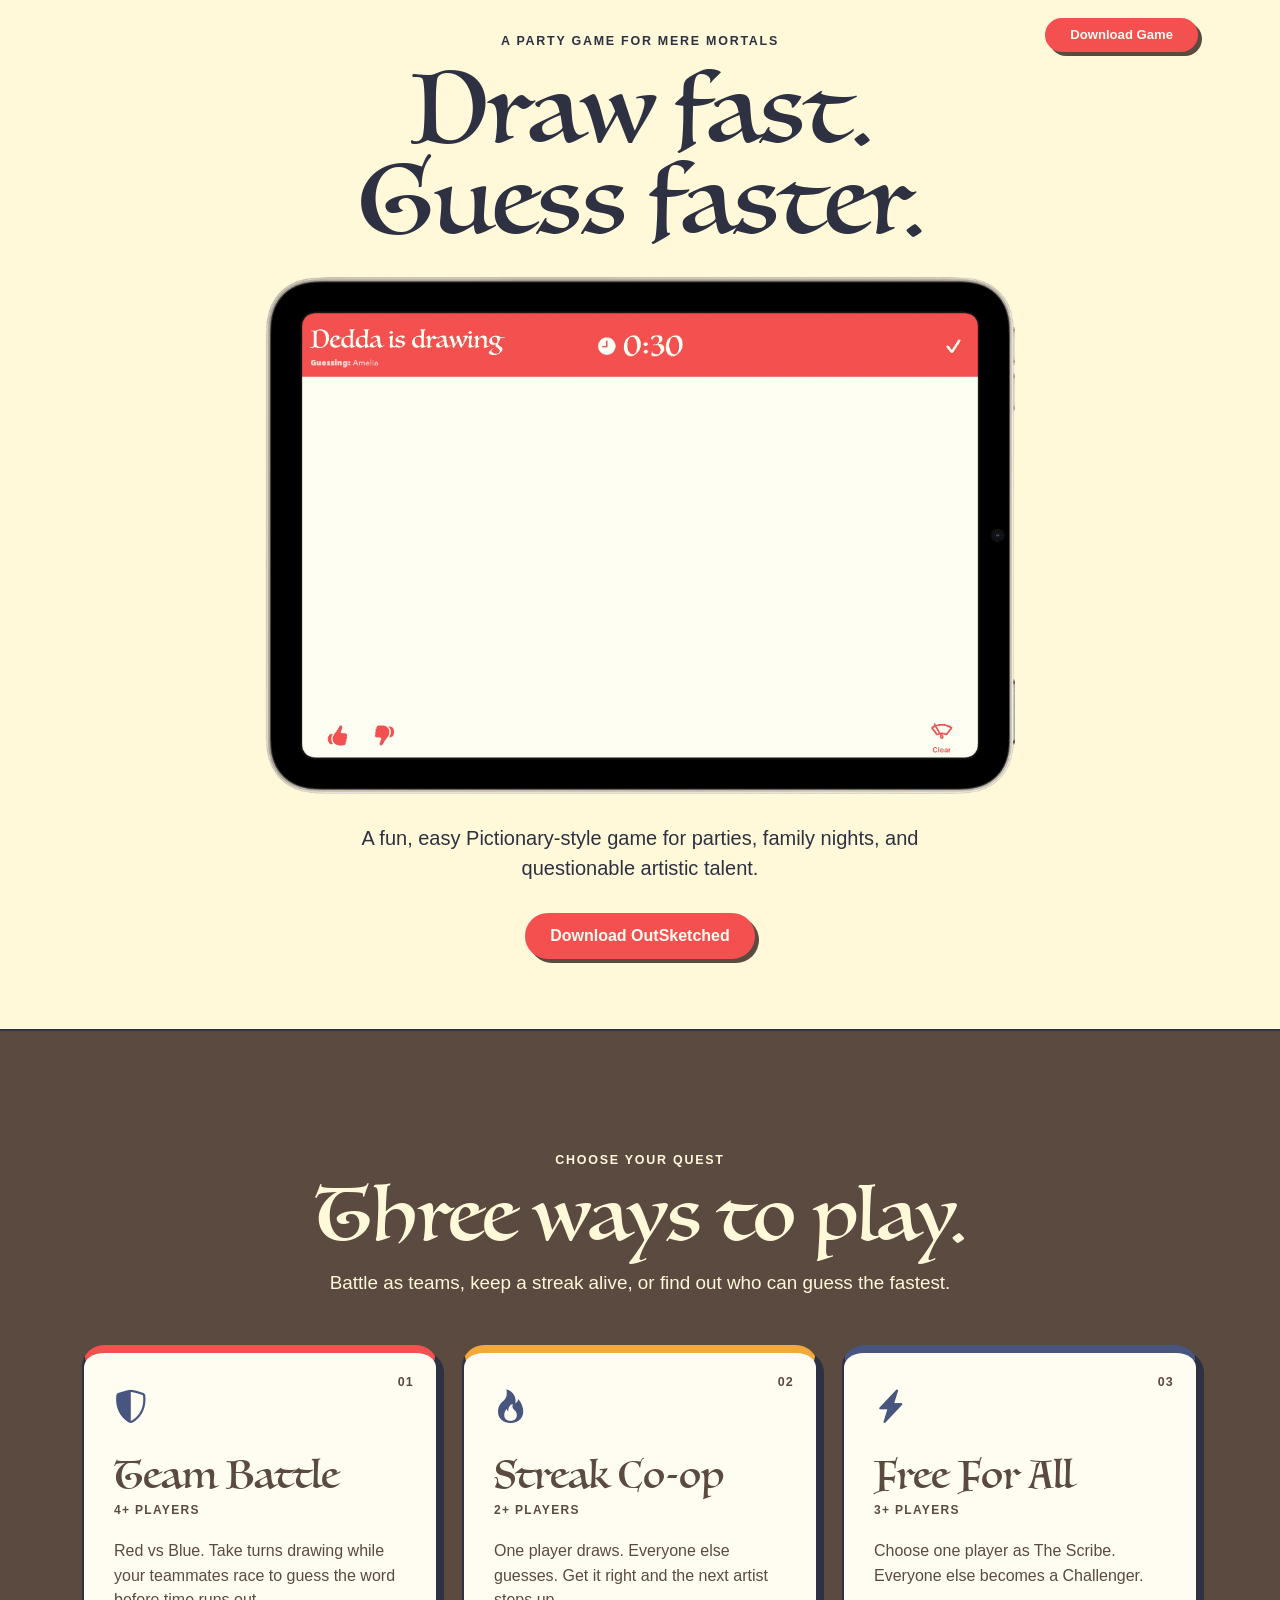
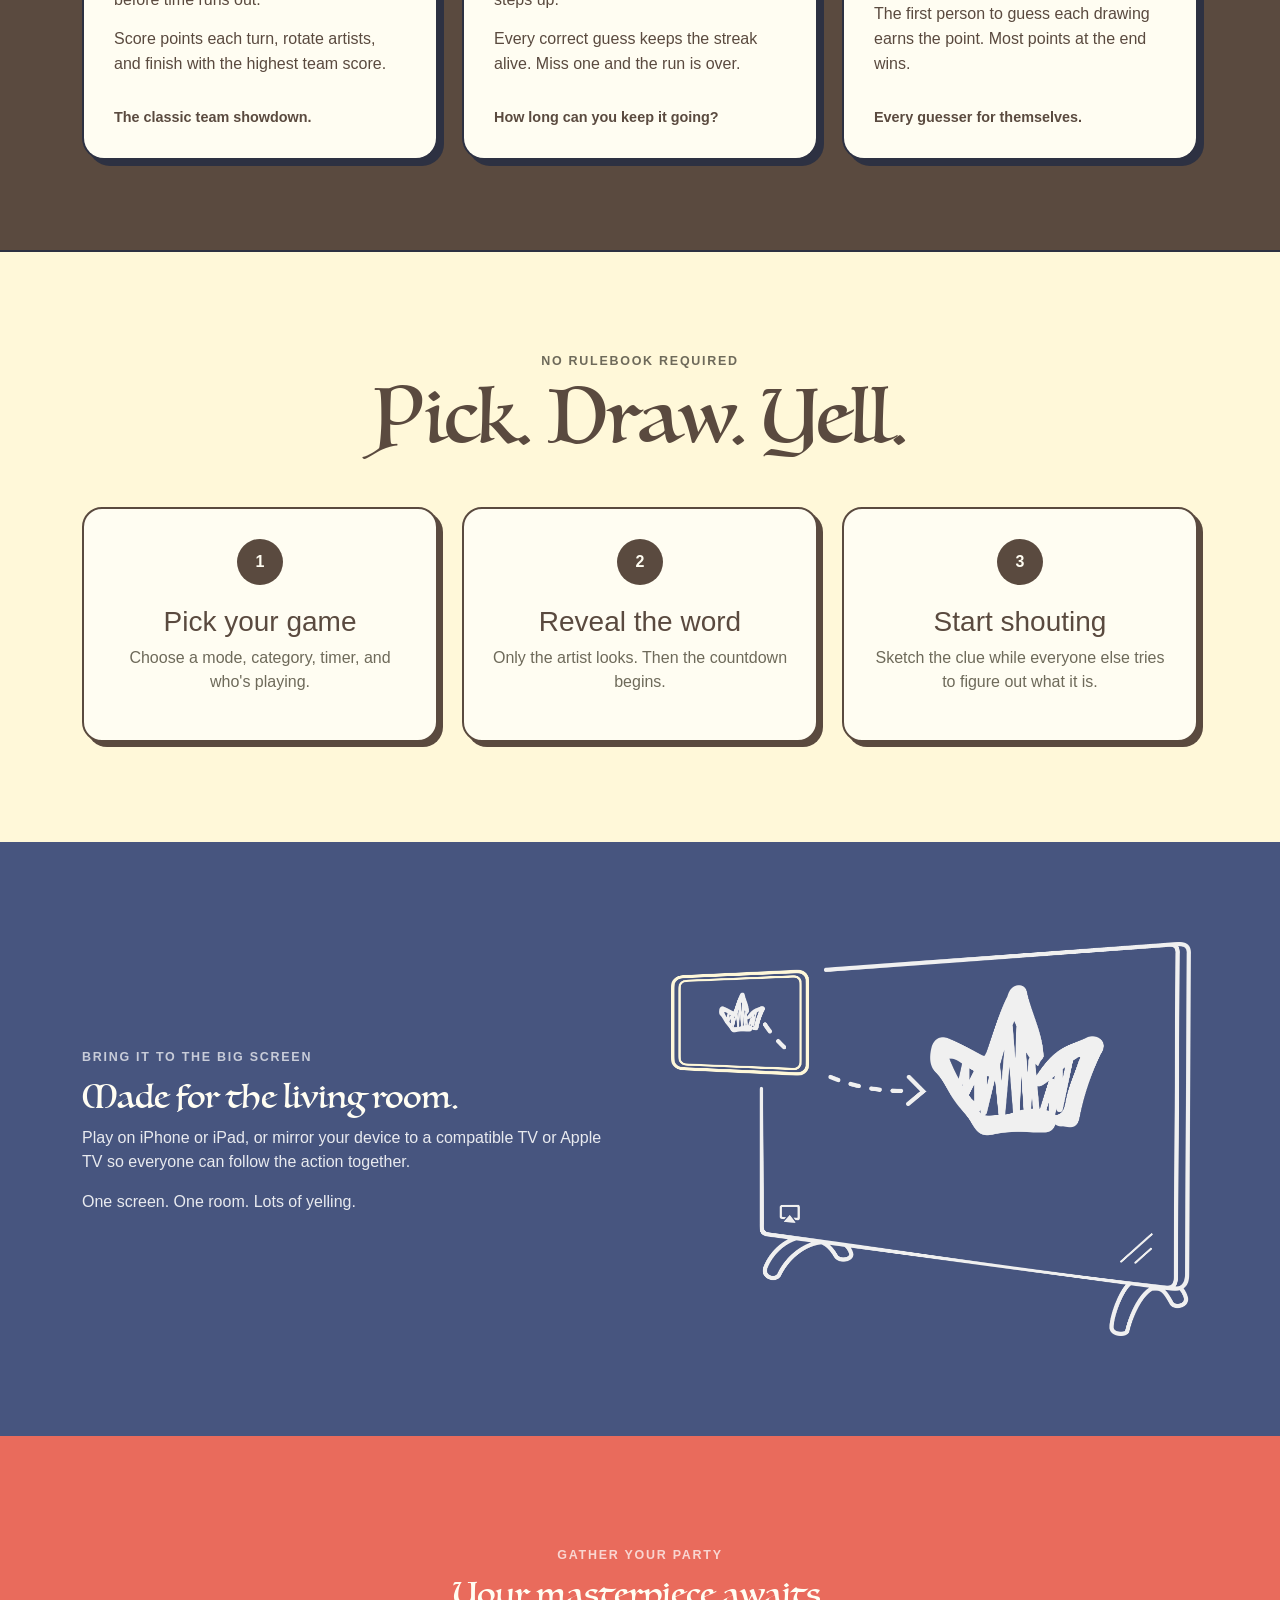
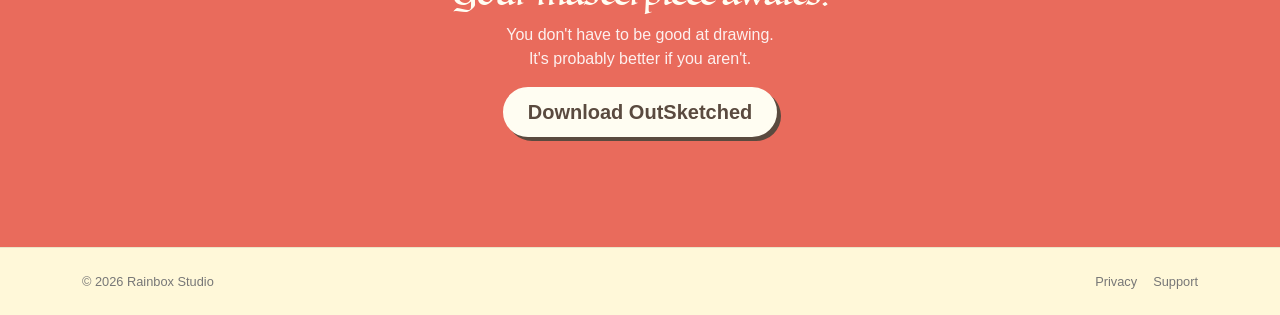
==== commit 98d5d3dd: "update share card" ====
--- a/index.html
+++ b/index.html
@@ -134,7 +134,7 @@
         target="_blank"
         rel="noopener"
       >
-        Download Game
+        Download OutSketched
       </a>
 
     </div>
@@ -393,7 +393,7 @@
           target="_blank"
           rel="noopener"
         >
-          Download Game
+          Download OutSketched
         </a>
 
       </div>
--- a/main.css
+++ b/main.css
@@ -585,11 +585,10 @@
   background: var(--white);
   border-top: 1px solid rgba(0, 0, 0, 0.08);
   color: #777;
-  font-family: "Luminari", serif;     
 }
 
 .footer {
-  font-size: 1.2rem;
+  font-size: 0.8rem;
 }
 
 .footer-link {
--- a/main.css
+++ b/main.css
@@ -585,11 +585,10 @@
   background: var(--white);
   border-top: 1px solid rgba(0, 0, 0, 0.08);
   color: #777;
-  font-family: "Luminari", serif;     
 }
 
 .footer {
-  font-size: 1.2rem;
+  font-size: 0.8rem;
 }
 
 .footer-link {
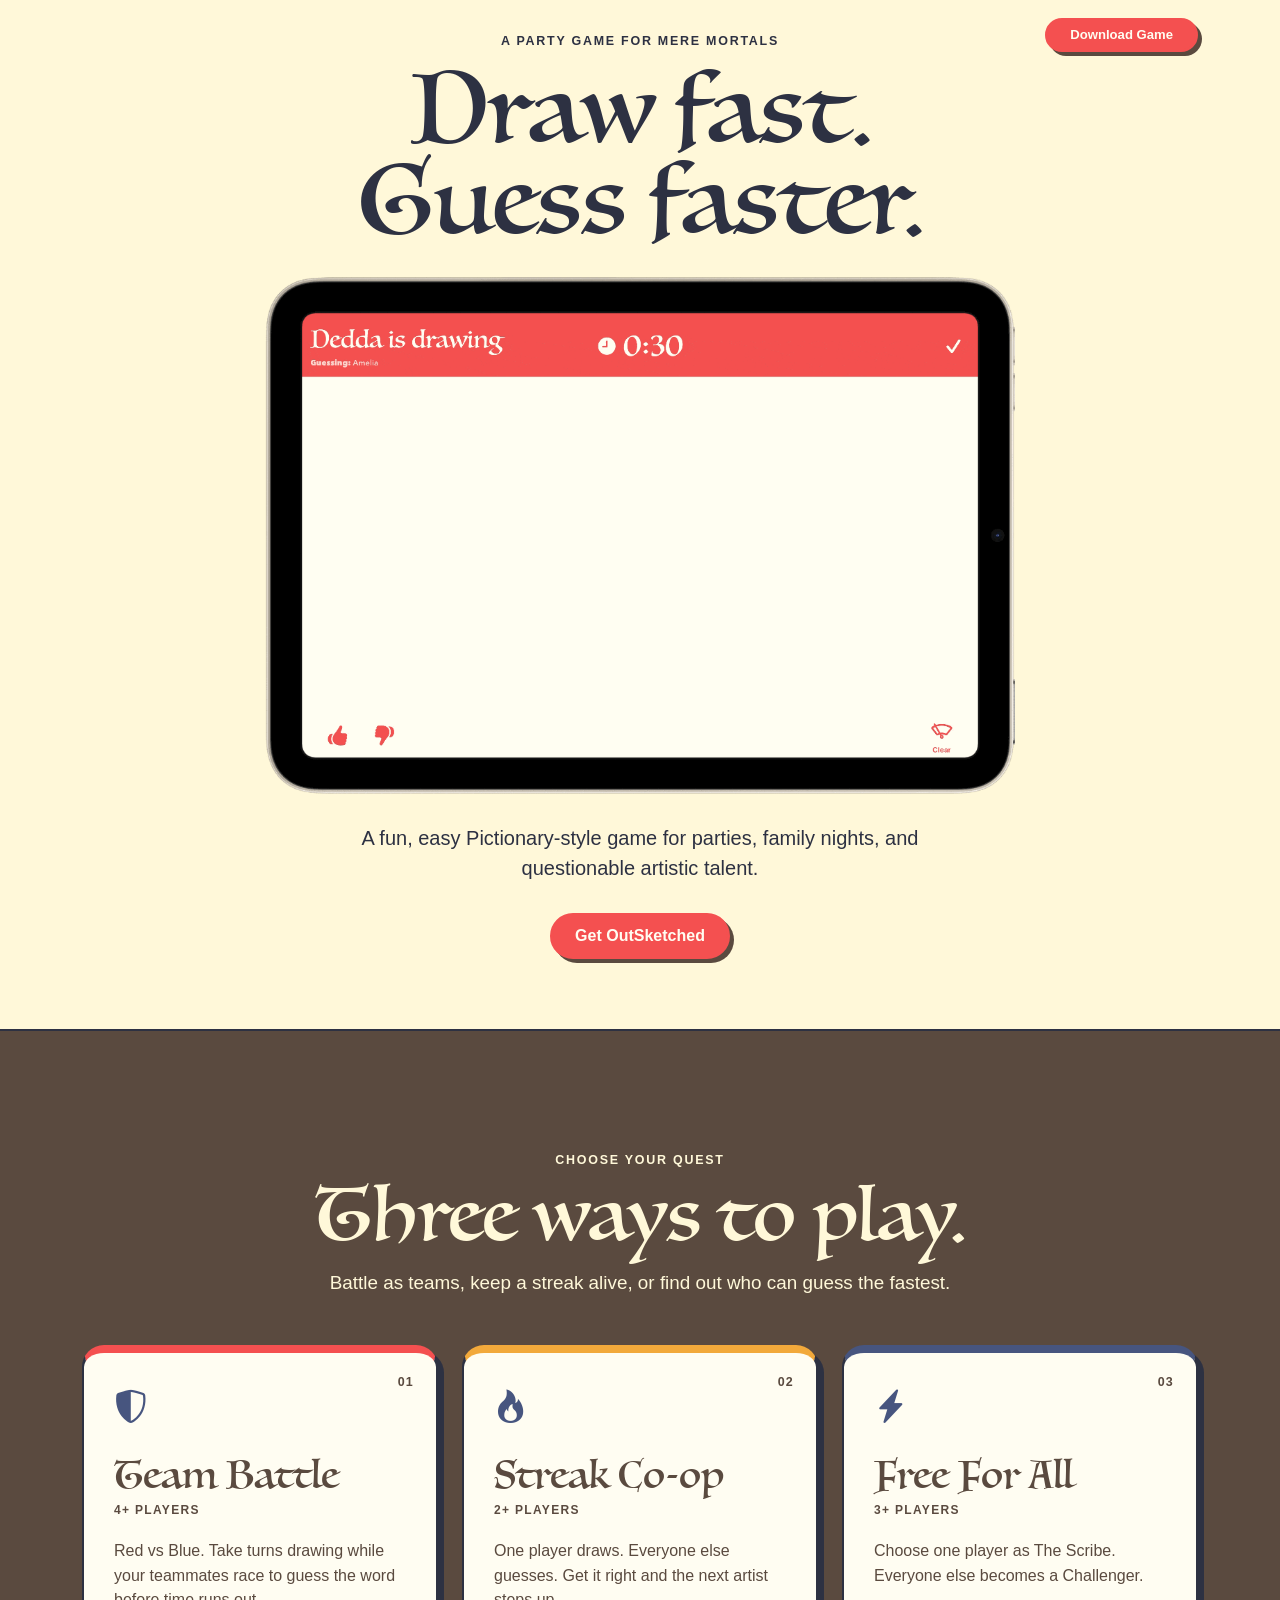
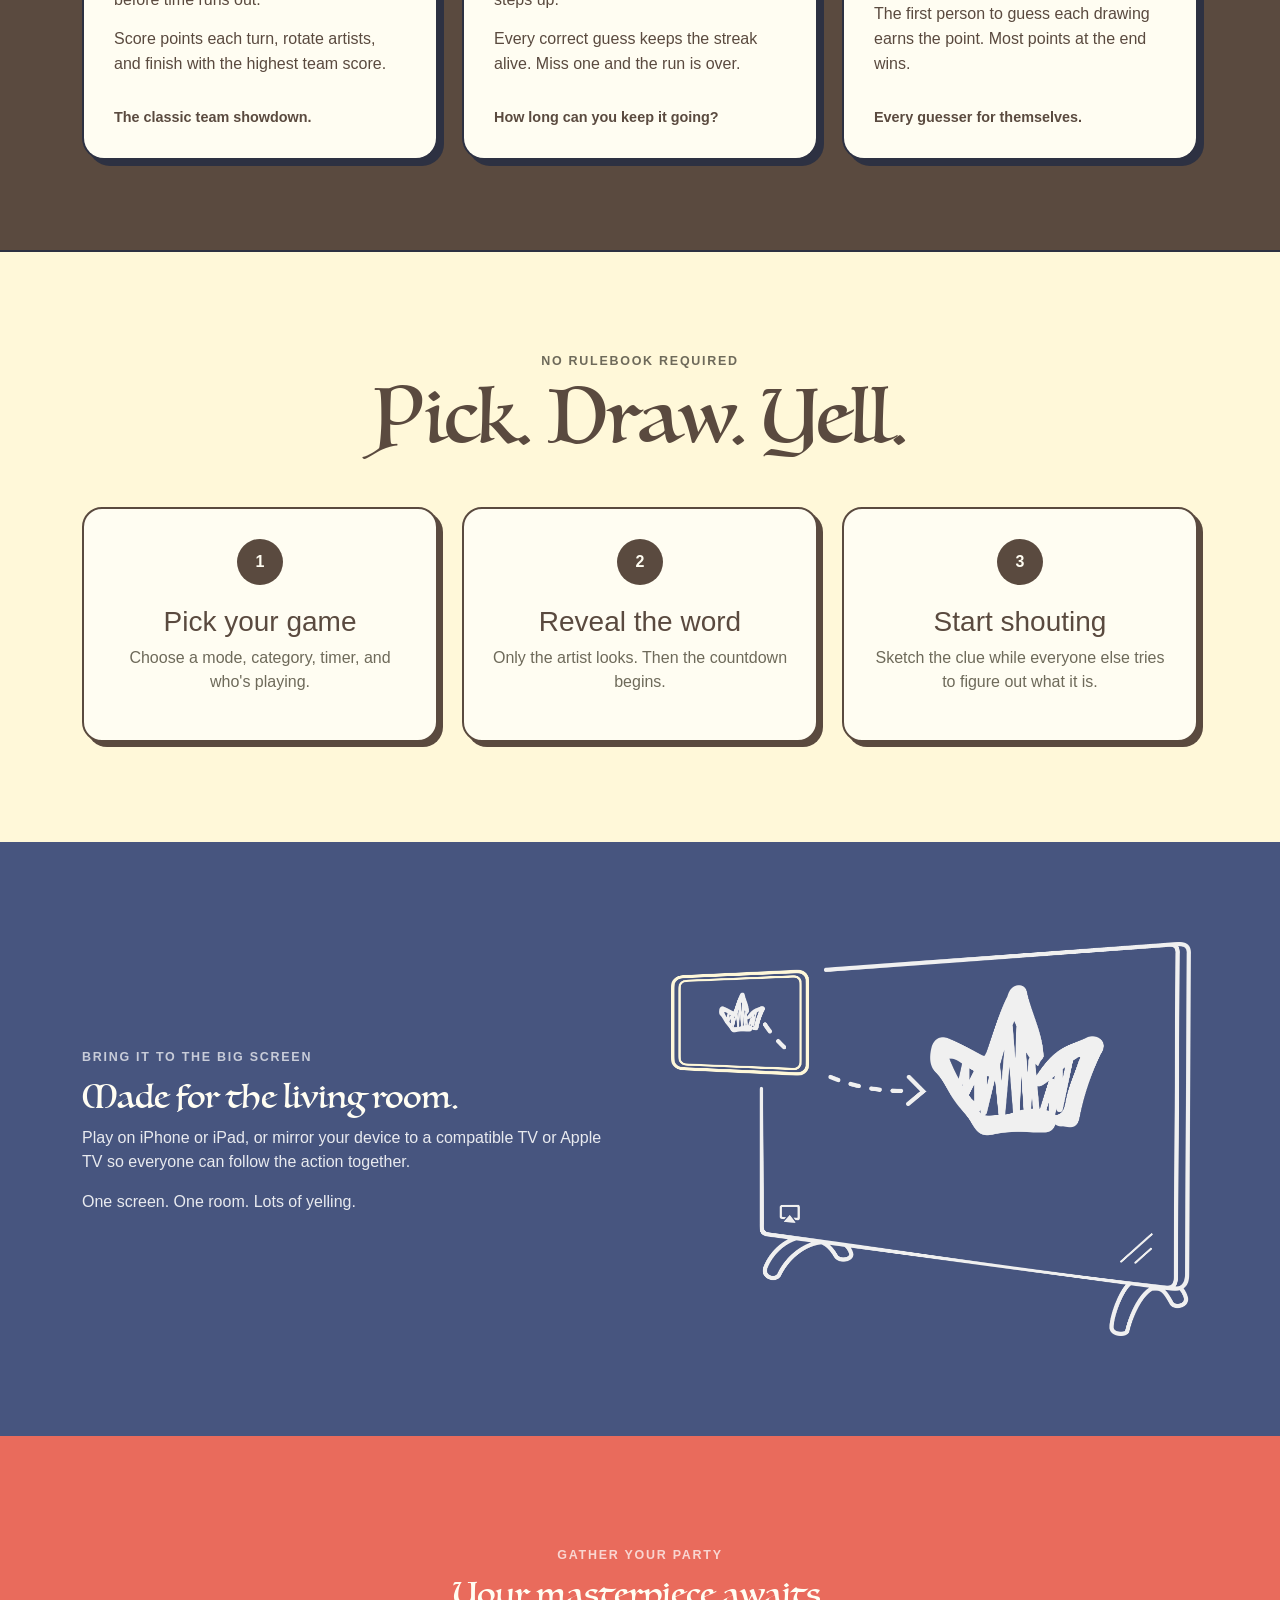
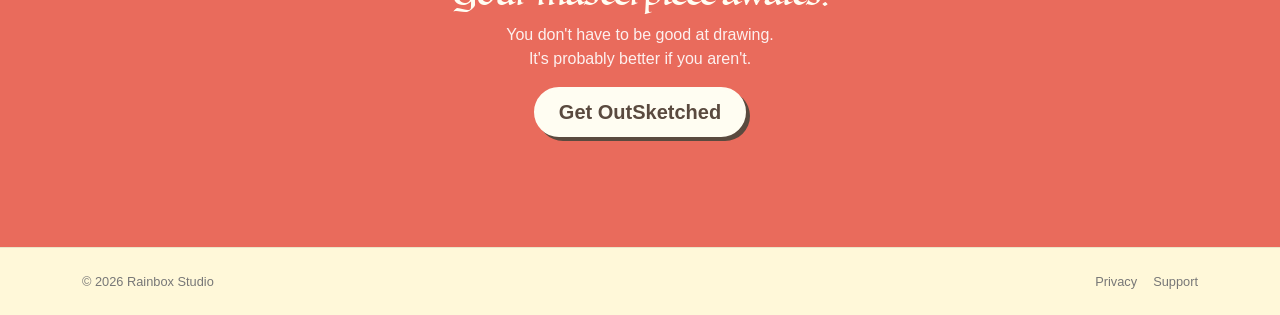
==== commit 55fd06cb: "update share card" ====
--- a/index.html
+++ b/index.html
@@ -134,7 +134,7 @@
         target="_blank"
         rel="noopener"
       >
-        Download OutSketched
+        Get OutSketched
       </a>
 
     </div>
@@ -393,7 +393,7 @@
           target="_blank"
           rel="noopener"
         >
-          Download OutSketched
+          Get OutSketched
         </a>
 
       </div>
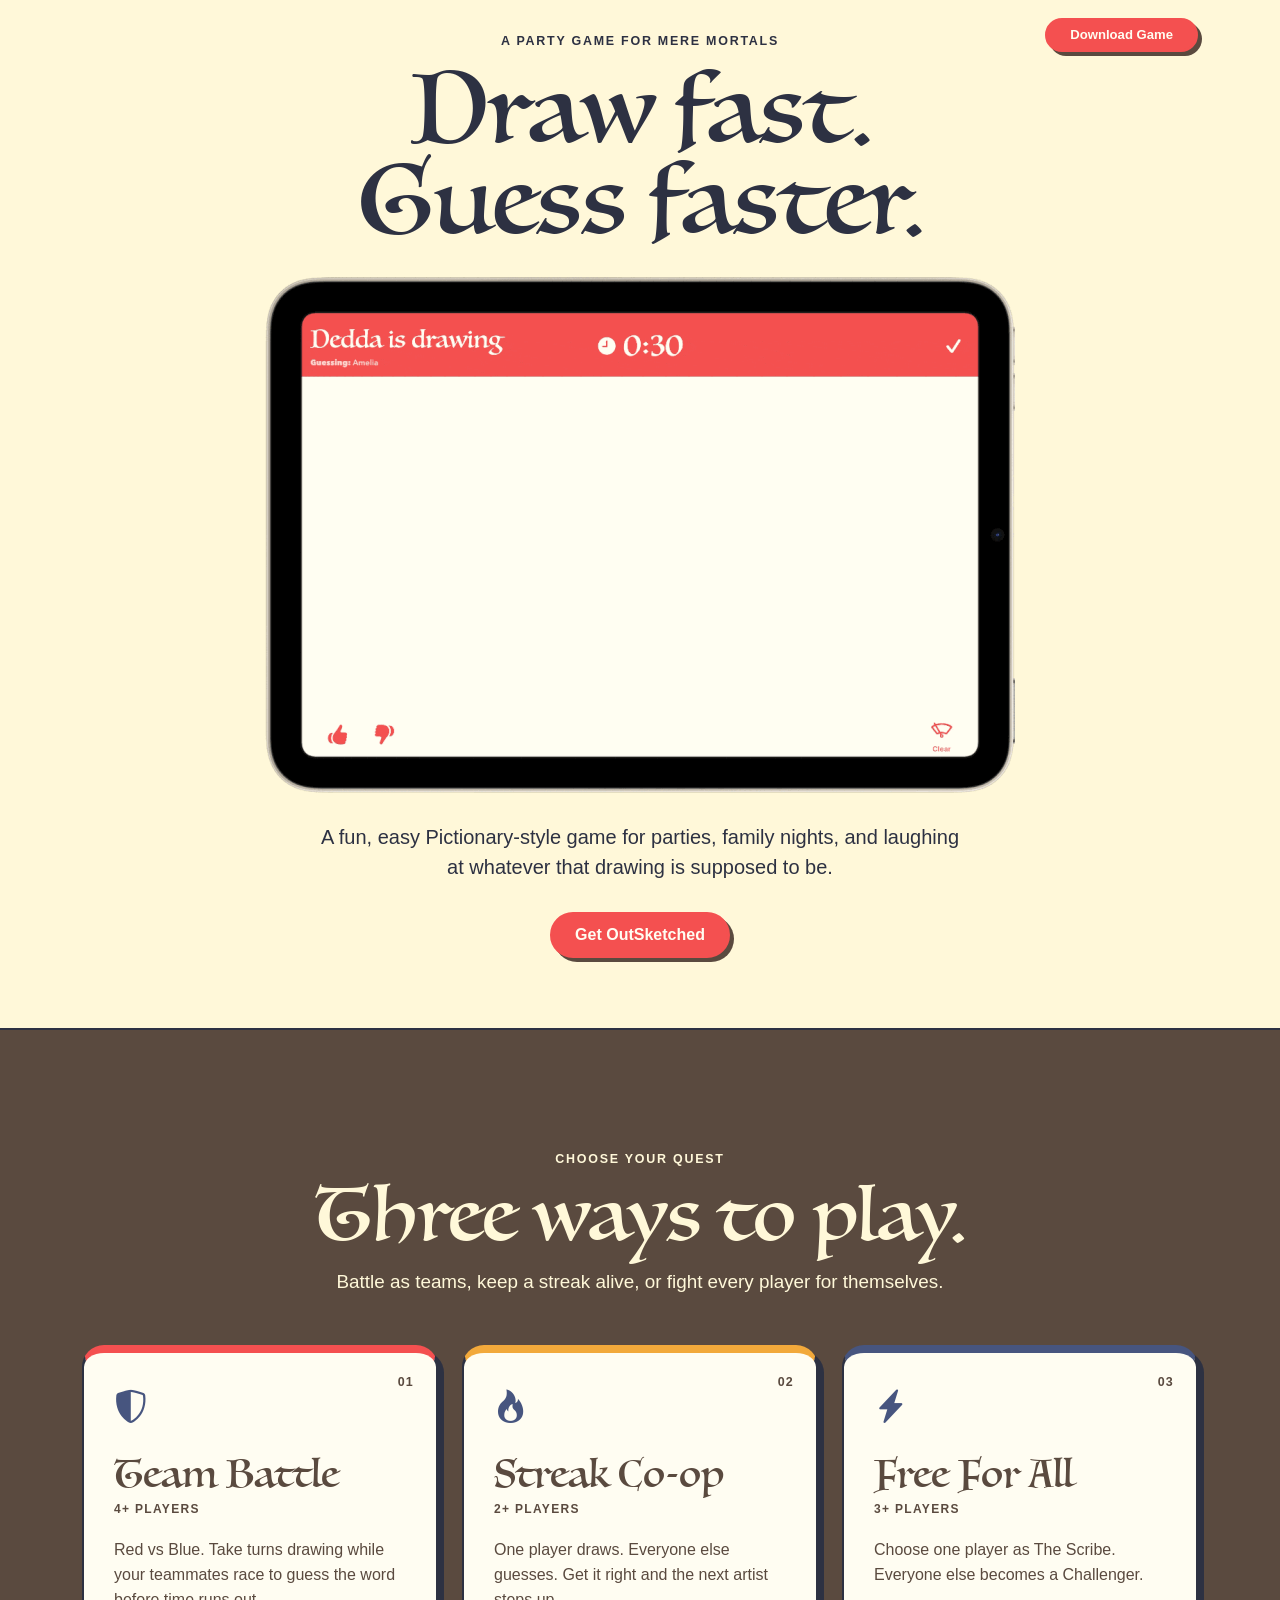
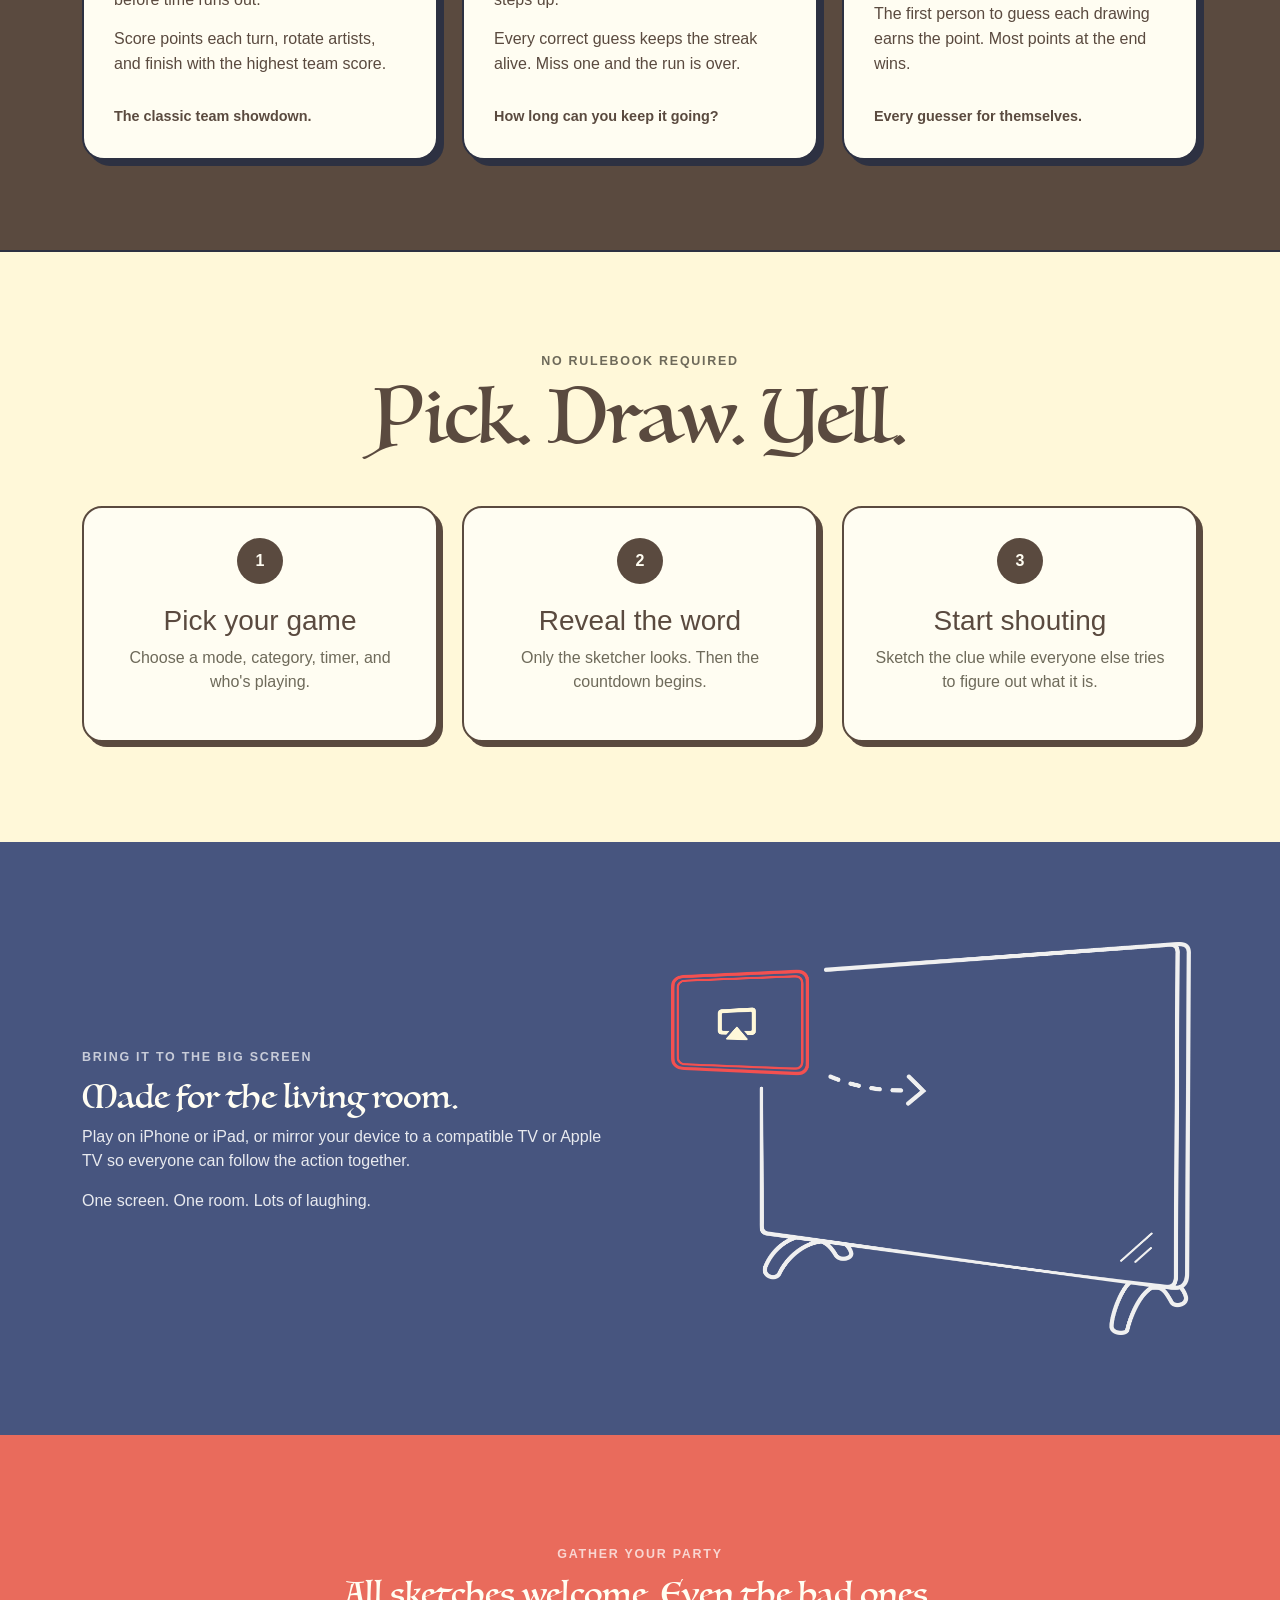
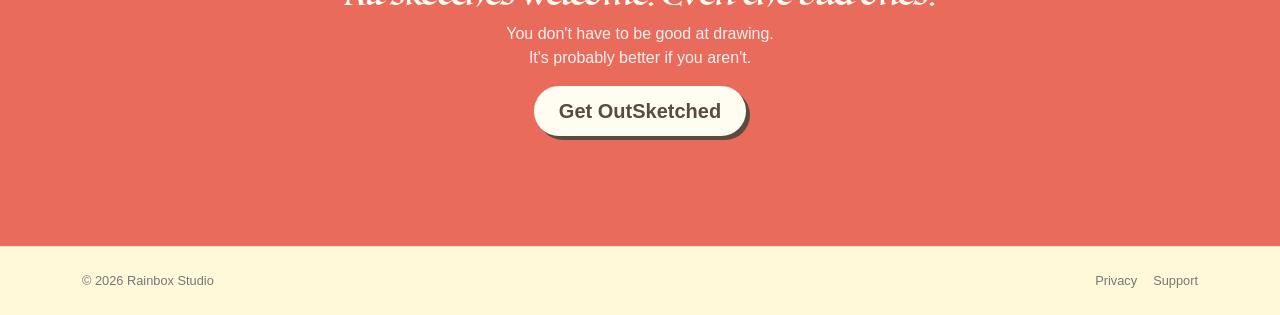
==== commit b01c15a7: "update copy" ====
--- a/index.html
+++ b/index.html
@@ -125,7 +125,7 @@
 
       <p class="hero-copy">
         A fun, easy Pictionary-style game for parties,
-        family nights, and questionable artistic talent.
+        family nights, and laughing at whatever that drawing is supposed to be.
       </p>
 
       <a
@@ -151,7 +151,7 @@
 
         <p>
           Battle as teams, keep a streak alive,
-          or find out who can guess the fastest.
+          or fight every player for themselves.
         </p>
       </div>
 
@@ -298,7 +298,7 @@
               <div class="how-number">2</div>
               <h3>Reveal the word</h3>
               <p>
-                Only the artist looks.
+                Only the sketcher looks.
                 Then the countdown begins.
               </p>
             </div>
@@ -346,7 +346,7 @@
           </p>
 
           <p class="tv-copy">
-            One screen. One room. Lots of yelling.
+            One screen. One room. Lots of laughing.
           </p>
 
         </div>
@@ -379,7 +379,7 @@
         </div>
 
         <h2>
-          Your masterpiece awaits.
+          All sketches welcome. Even the bad ones.
         </h2>
 
         <p>
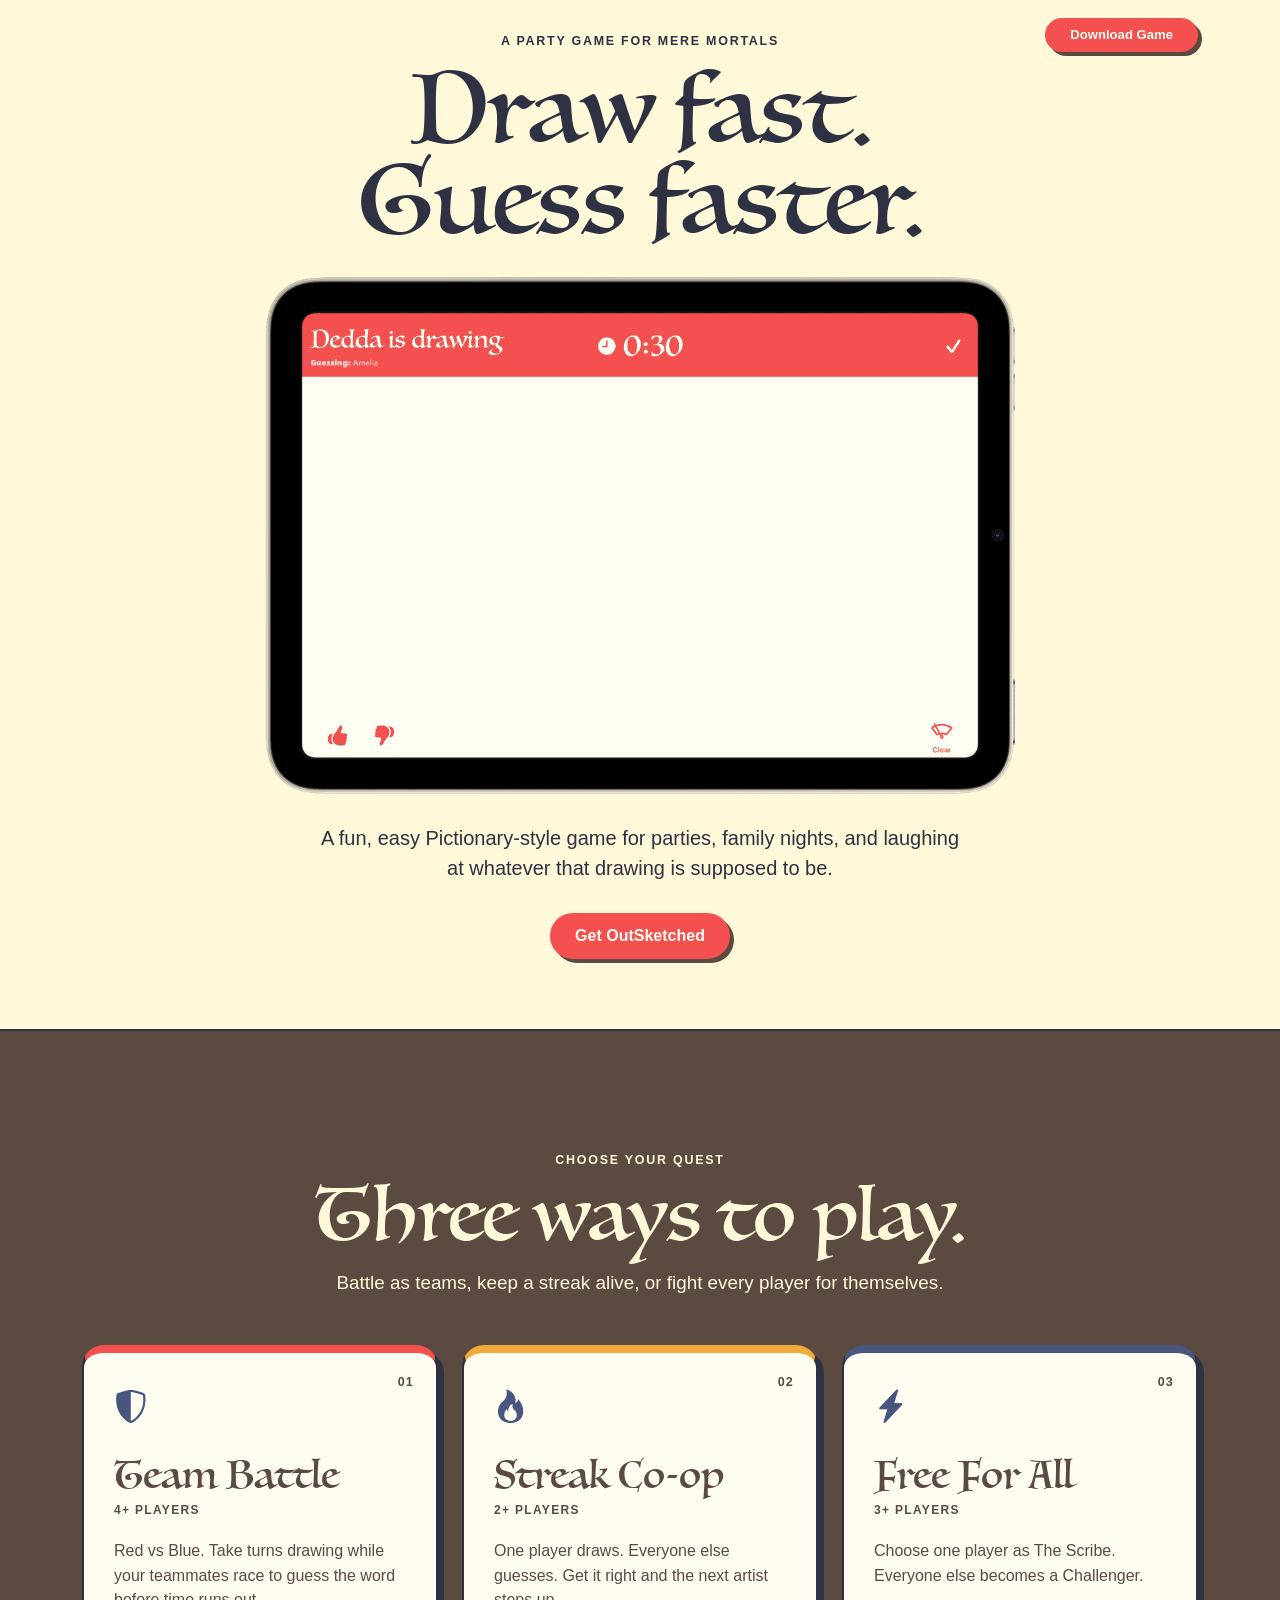
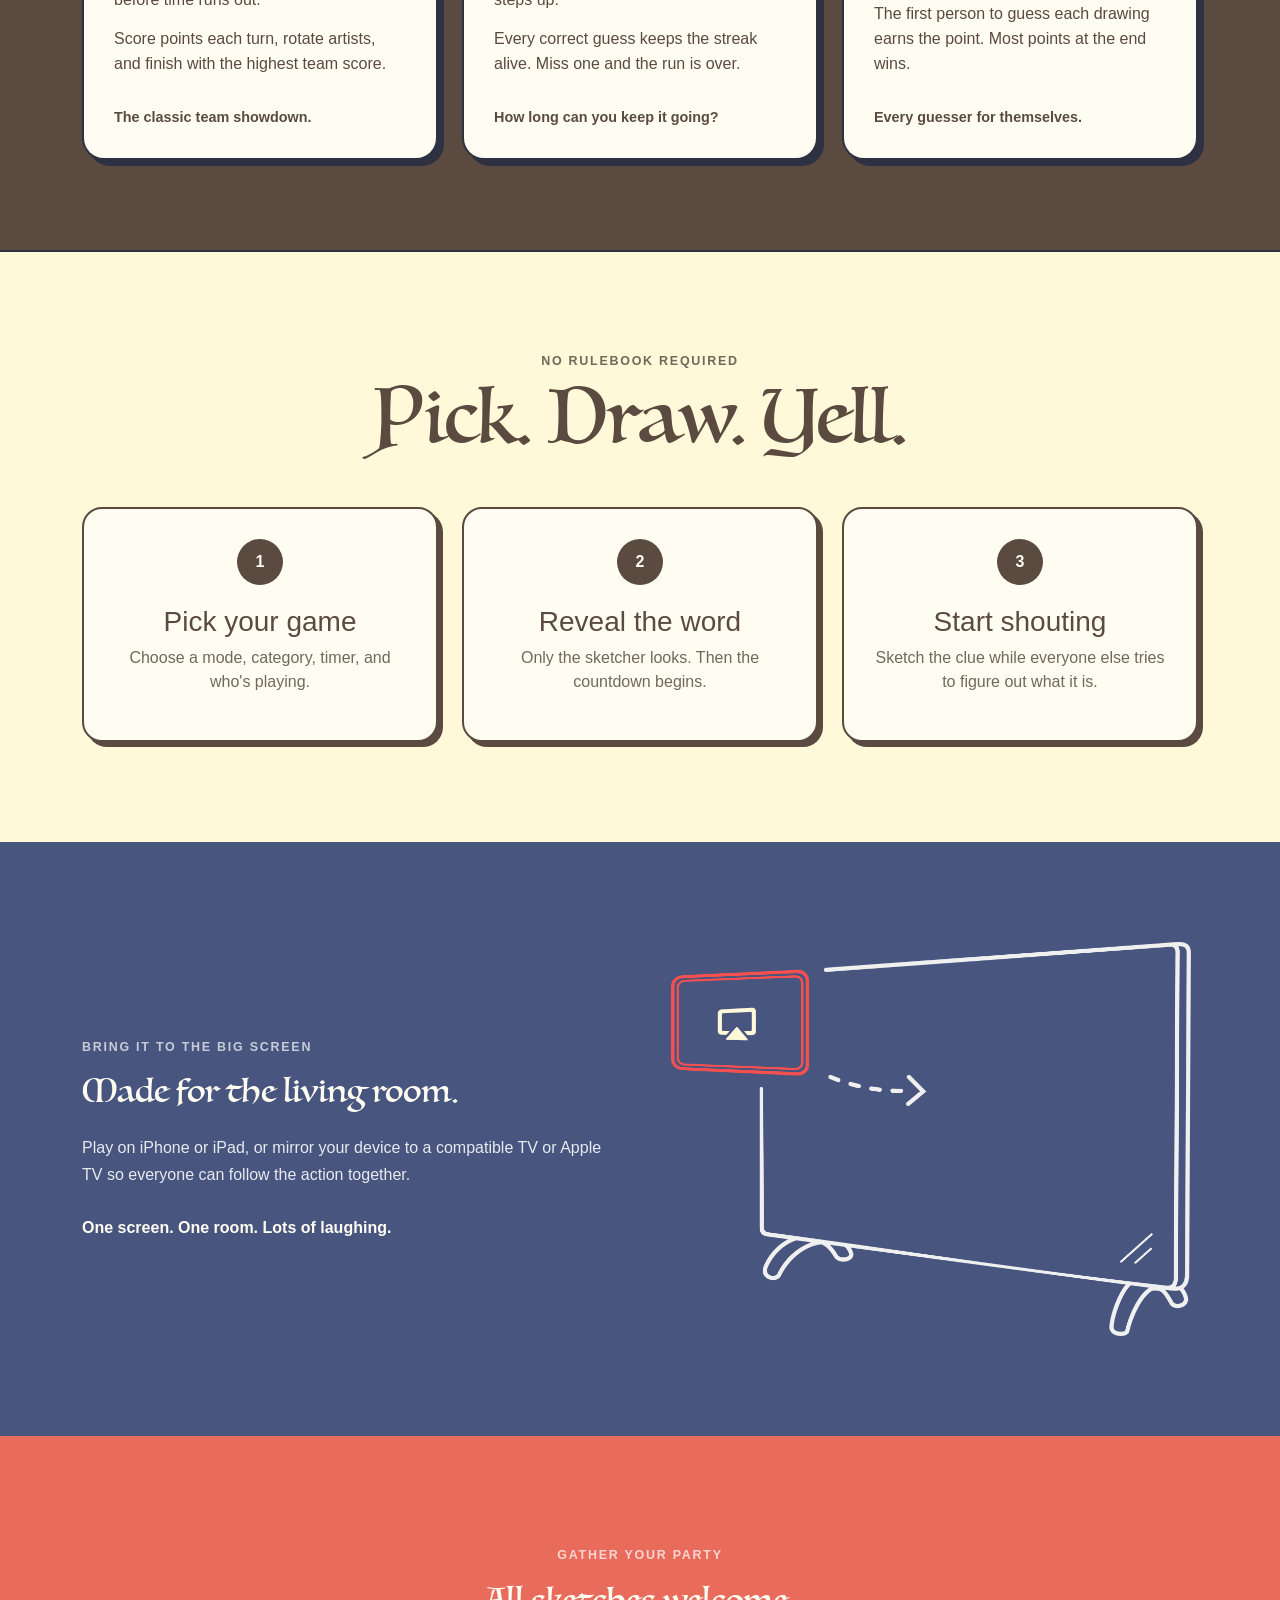
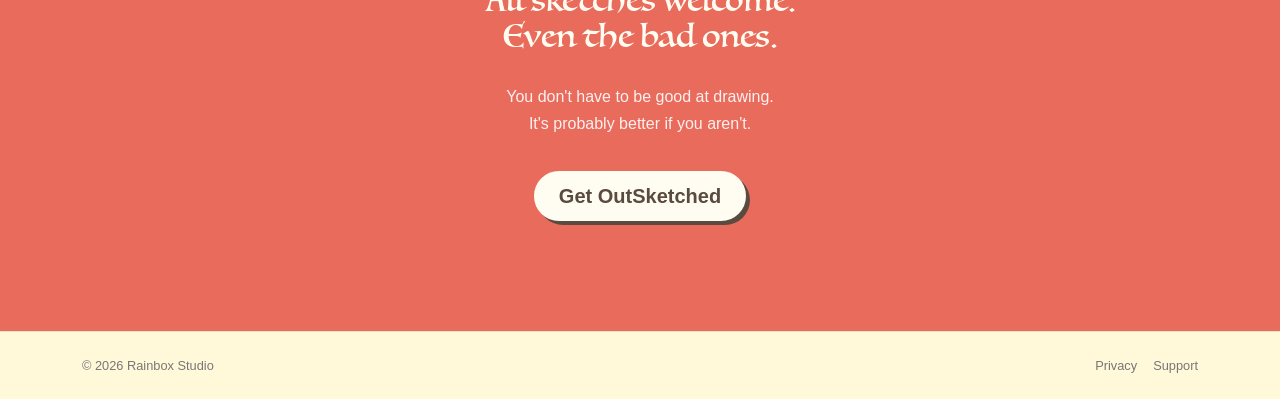
==== commit 483851c5: "update copy" ====
--- a/index.html
+++ b/index.html
@@ -322,15 +322,12 @@
     </div>
   </section>
 
-
   <!-- BIG SCREEN -->
   <section class="tv-section">
     <div class="container">
-
       <div class="row align-items-center g-5">
 
         <div class="col-lg-6">
-
           <div class="section-kicker">
             BRING IT TO THE BIG SCREEN
           </div>
@@ -345,12 +342,10 @@
             can follow the action together.
           </p>
 
-          <p class="tv-copy">
+          <p class="tv-signoff">
             One screen. One room. Lots of laughing.
           </p>
-
-        </div>
-
+        </div>
 
         <div class="col-lg-6 text-center">
           <div class="tv-image-wrap">
@@ -363,7 +358,6 @@
         </div>
 
       </div>
-
     </div>
   </section>
 
@@ -379,7 +373,8 @@
         </div>
 
         <h2>
-          All sketches welcome. Even the bad ones.
+          All sketches welcome.<br>
+          Even the bad ones.
         </h2>
 
         <p>
--- a/main.css
+++ b/main.css
@@ -14,7 +14,6 @@
 /* -------------------------
    FONTS
 -------------------------- */
-
 @font-face {
   font-family: "Luminari";
   src: url("assets/Luminari.ttf") format("truetype");
@@ -27,7 +26,6 @@
 /* -------------------------
    GLOBAL
 -------------------------- */
-
 html,
 body {
   margin: 0;
@@ -54,7 +52,6 @@
 /* -------------------------
    DISPLAY TYPOGRAPHY
 -------------------------- */
-
 .hero-title,
 .section-heading h2,
 .mode-card h3,
@@ -69,7 +66,6 @@
 /* -------------------------
    HEADER / DOWNLOAD
 -------------------------- */
-
 .site-header {
   position: sticky;
   top: 0;
@@ -257,20 +253,16 @@
 
 
 /* Respect reduced-motion preference */
-
 @media (prefers-reduced-motion: reduce) {
 
   .hero-intro {
     display: none;
   }
-
-}
-
+}
 
 /* -------------------------
    APP STORE BUTTON
 -------------------------- */
-
 .btn-appstore {
   display: inline-flex;
   align-items: center;
@@ -301,7 +293,6 @@
 /* -------------------------
    SECTION HEADINGS
 -------------------------- */
-
 .section-heading {
   max-width: 720px;
   margin: 0 auto 48px;
@@ -327,7 +318,6 @@
 /* -------------------------
    GAME MODES
 -------------------------- */
-
 .modes-section {
   padding: 120px 0 90px;
   background: var(--deep);
@@ -414,7 +404,6 @@
 /* -------------------------
    HOW IT WORKS
 -------------------------- */
-
 .how-section {
   padding: 100px 0;
   background: var(--paper);
@@ -473,7 +462,6 @@
 /* -------------------------
    TV SECTION
 -------------------------- */
-
 .tv-section {
   padding: 100px 0;
   background: var(--blue);
@@ -484,14 +472,26 @@
 
 .tv-section .section-kicker {
   color: rgba(255, 255, 255, 0.7);
+  margin-bottom: 18px;
 }
 
 .tv-section h2 {
   color: var(--paper-light);
+  margin: 0 0 26px;
+  line-height: 1.08;
 }
 
 .tv-copy {
   color: rgba(255, 255, 255, 0.88);
+  margin: 0;
+  line-height: 1.65;
+}
+
+.tv-signoff {
+  margin: 28px 0 0;
+  color: var(--paper-light);
+  font-weight: 700;
+  line-height: 1.5;
 }
 
 .tv-image-wrap {
@@ -512,7 +512,6 @@
 /* -------------------------
    FINAL CTA
 -------------------------- */
-
 .final-cta {
   padding: 110px 0;
   background: var(--cta);
@@ -526,14 +525,19 @@
 
 .final-cta .section-kicker {
   color: rgba(255, 255, 255, 0.72);
+  margin-bottom: 20px;
 }
 
 .final-cta h2 {
   color: var(--paper-light);
+  margin: 0 auto 28px;
+  line-height: 1.1;
 }
 
 .final-cta p {
   color: rgba(255, 255, 255, 0.9);
+  margin: 0 0 34px;
+  line-height: 1.7;
 }
 
 .final-cta .btn-appstore {
@@ -552,7 +556,6 @@
 /* -------------------------
    PRIVACY
 -------------------------- */
-
 .privacy {
   max-width: 800px;
   margin: 60px auto;
@@ -579,7 +582,6 @@
 /* -------------------------
    FOOTER
 -------------------------- */
-
 footer,
 .footer {
   background: var(--white);
@@ -605,7 +607,6 @@
 /* -------------------------
    TABLET / MOBILE
 -------------------------- */
-
 @media (max-width: 768px) {
 
   .site-header {
@@ -705,7 +706,6 @@
 /* -------------------------
    SMALL MOBILE
 -------------------------- */
-
 @media (max-width: 576px) and (orientation: portrait) {
   .hero-title {
     font-size: clamp(3.2rem, 16vw, 4.4rem);
--- a/main.css
+++ b/main.css
@@ -14,7 +14,6 @@
 /* -------------------------
    FONTS
 -------------------------- */
-
 @font-face {
   font-family: "Luminari";
   src: url("assets/Luminari.ttf") format("truetype");
@@ -27,7 +26,6 @@
 /* -------------------------
    GLOBAL
 -------------------------- */
-
 html,
 body {
   margin: 0;
@@ -54,7 +52,6 @@
 /* -------------------------
    DISPLAY TYPOGRAPHY
 -------------------------- */
-
 .hero-title,
 .section-heading h2,
 .mode-card h3,
@@ -69,7 +66,6 @@
 /* -------------------------
    HEADER / DOWNLOAD
 -------------------------- */
-
 .site-header {
   position: sticky;
   top: 0;
@@ -257,20 +253,16 @@
 
 
 /* Respect reduced-motion preference */
-
 @media (prefers-reduced-motion: reduce) {
 
   .hero-intro {
     display: none;
   }
-
-}
-
+}
 
 /* -------------------------
    APP STORE BUTTON
 -------------------------- */
-
 .btn-appstore {
   display: inline-flex;
   align-items: center;
@@ -301,7 +293,6 @@
 /* -------------------------
    SECTION HEADINGS
 -------------------------- */
-
 .section-heading {
   max-width: 720px;
   margin: 0 auto 48px;
@@ -327,7 +318,6 @@
 /* -------------------------
    GAME MODES
 -------------------------- */
-
 .modes-section {
   padding: 120px 0 90px;
   background: var(--deep);
@@ -414,7 +404,6 @@
 /* -------------------------
    HOW IT WORKS
 -------------------------- */
-
 .how-section {
   padding: 100px 0;
   background: var(--paper);
@@ -473,7 +462,6 @@
 /* -------------------------
    TV SECTION
 -------------------------- */
-
 .tv-section {
   padding: 100px 0;
   background: var(--blue);
@@ -484,14 +472,26 @@
 
 .tv-section .section-kicker {
   color: rgba(255, 255, 255, 0.7);
+  margin-bottom: 18px;
 }
 
 .tv-section h2 {
   color: var(--paper-light);
+  margin: 0 0 26px;
+  line-height: 1.08;
 }
 
 .tv-copy {
   color: rgba(255, 255, 255, 0.88);
+  margin: 0;
+  line-height: 1.65;
+}
+
+.tv-signoff {
+  margin: 28px 0 0;
+  color: var(--paper-light);
+  font-weight: 700;
+  line-height: 1.5;
 }
 
 .tv-image-wrap {
@@ -512,7 +512,6 @@
 /* -------------------------
    FINAL CTA
 -------------------------- */
-
 .final-cta {
   padding: 110px 0;
   background: var(--cta);
@@ -526,14 +525,19 @@
 
 .final-cta .section-kicker {
   color: rgba(255, 255, 255, 0.72);
+  margin-bottom: 20px;
 }
 
 .final-cta h2 {
   color: var(--paper-light);
+  margin: 0 auto 28px;
+  line-height: 1.1;
 }
 
 .final-cta p {
   color: rgba(255, 255, 255, 0.9);
+  margin: 0 0 34px;
+  line-height: 1.7;
 }
 
 .final-cta .btn-appstore {
@@ -552,7 +556,6 @@
 /* -------------------------
    PRIVACY
 -------------------------- */
-
 .privacy {
   max-width: 800px;
   margin: 60px auto;
@@ -579,7 +582,6 @@
 /* -------------------------
    FOOTER
 -------------------------- */
-
 footer,
 .footer {
   background: var(--white);
@@ -605,7 +607,6 @@
 /* -------------------------
    TABLET / MOBILE
 -------------------------- */
-
 @media (max-width: 768px) {
 
   .site-header {
@@ -705,7 +706,6 @@
 /* -------------------------
    SMALL MOBILE
 -------------------------- */
-
 @media (max-width: 576px) and (orientation: portrait) {
   .hero-title {
     font-size: clamp(3.2rem, 16vw, 4.4rem);
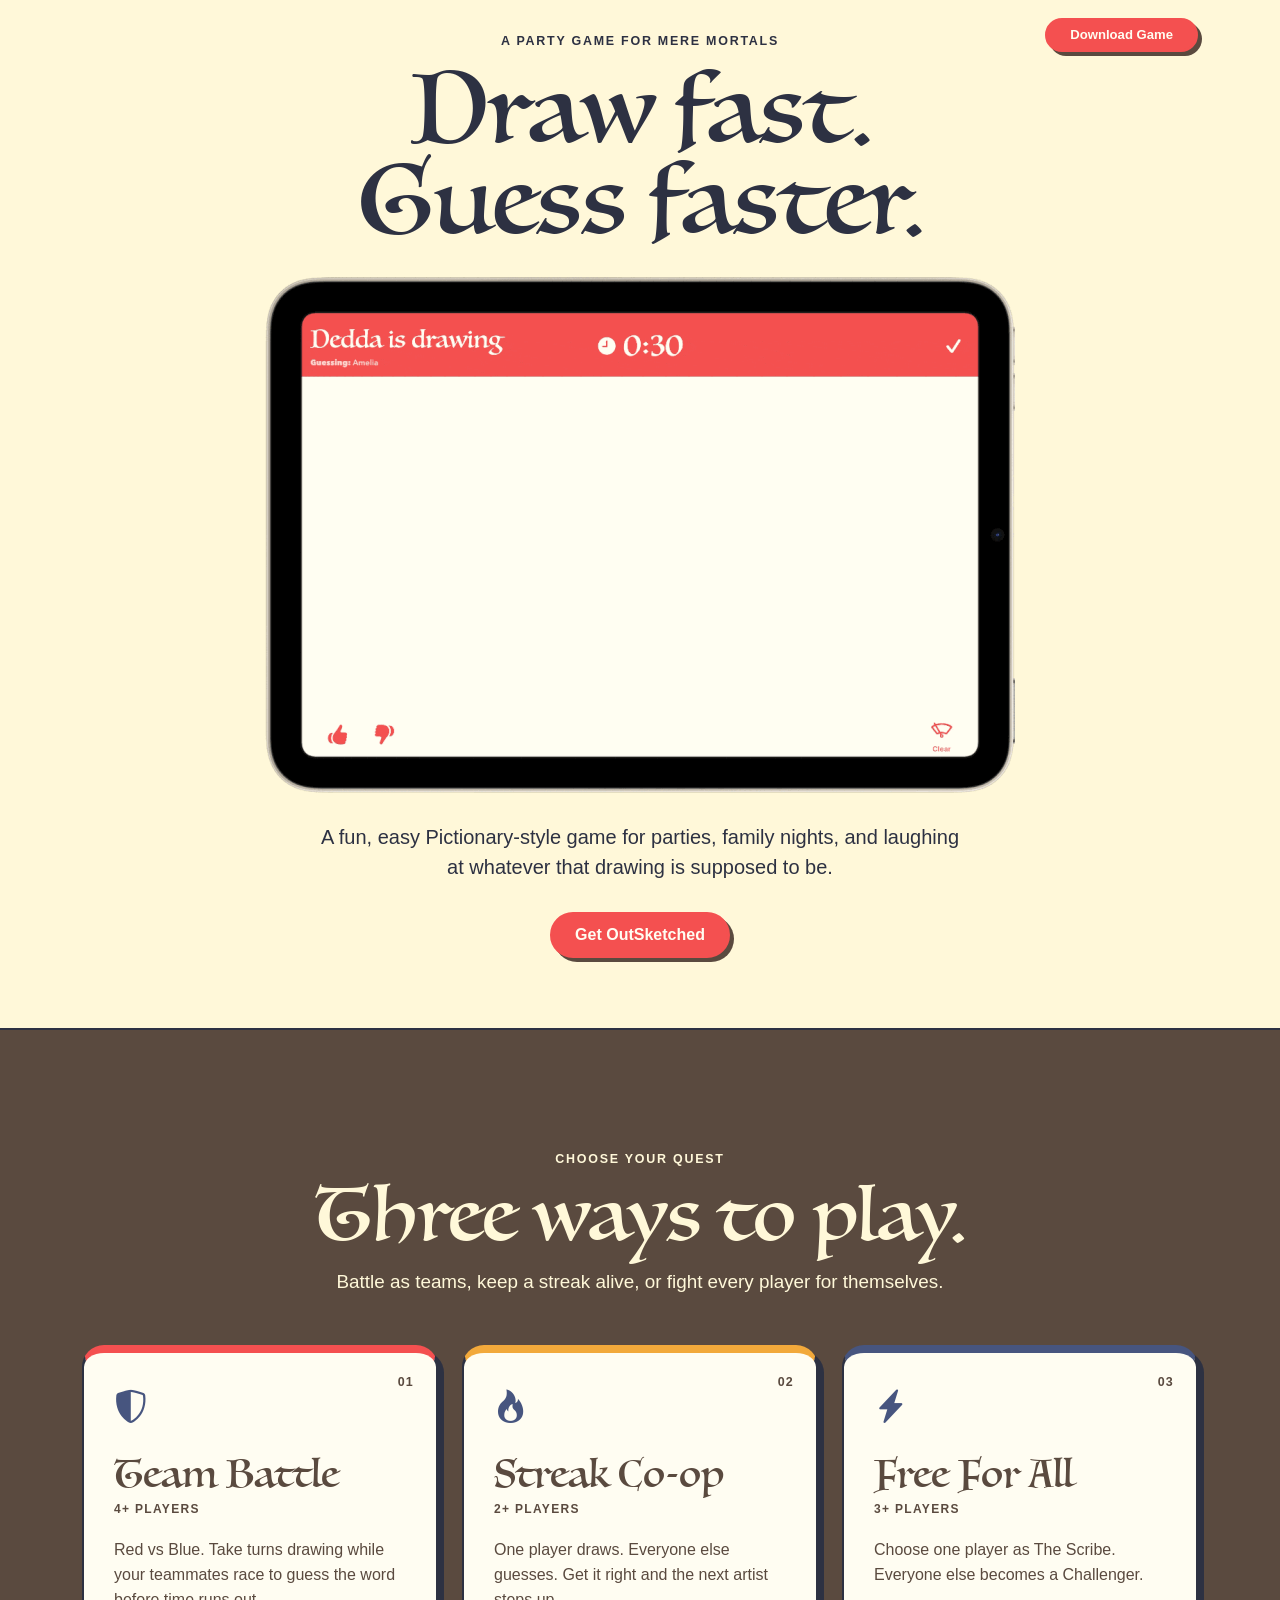
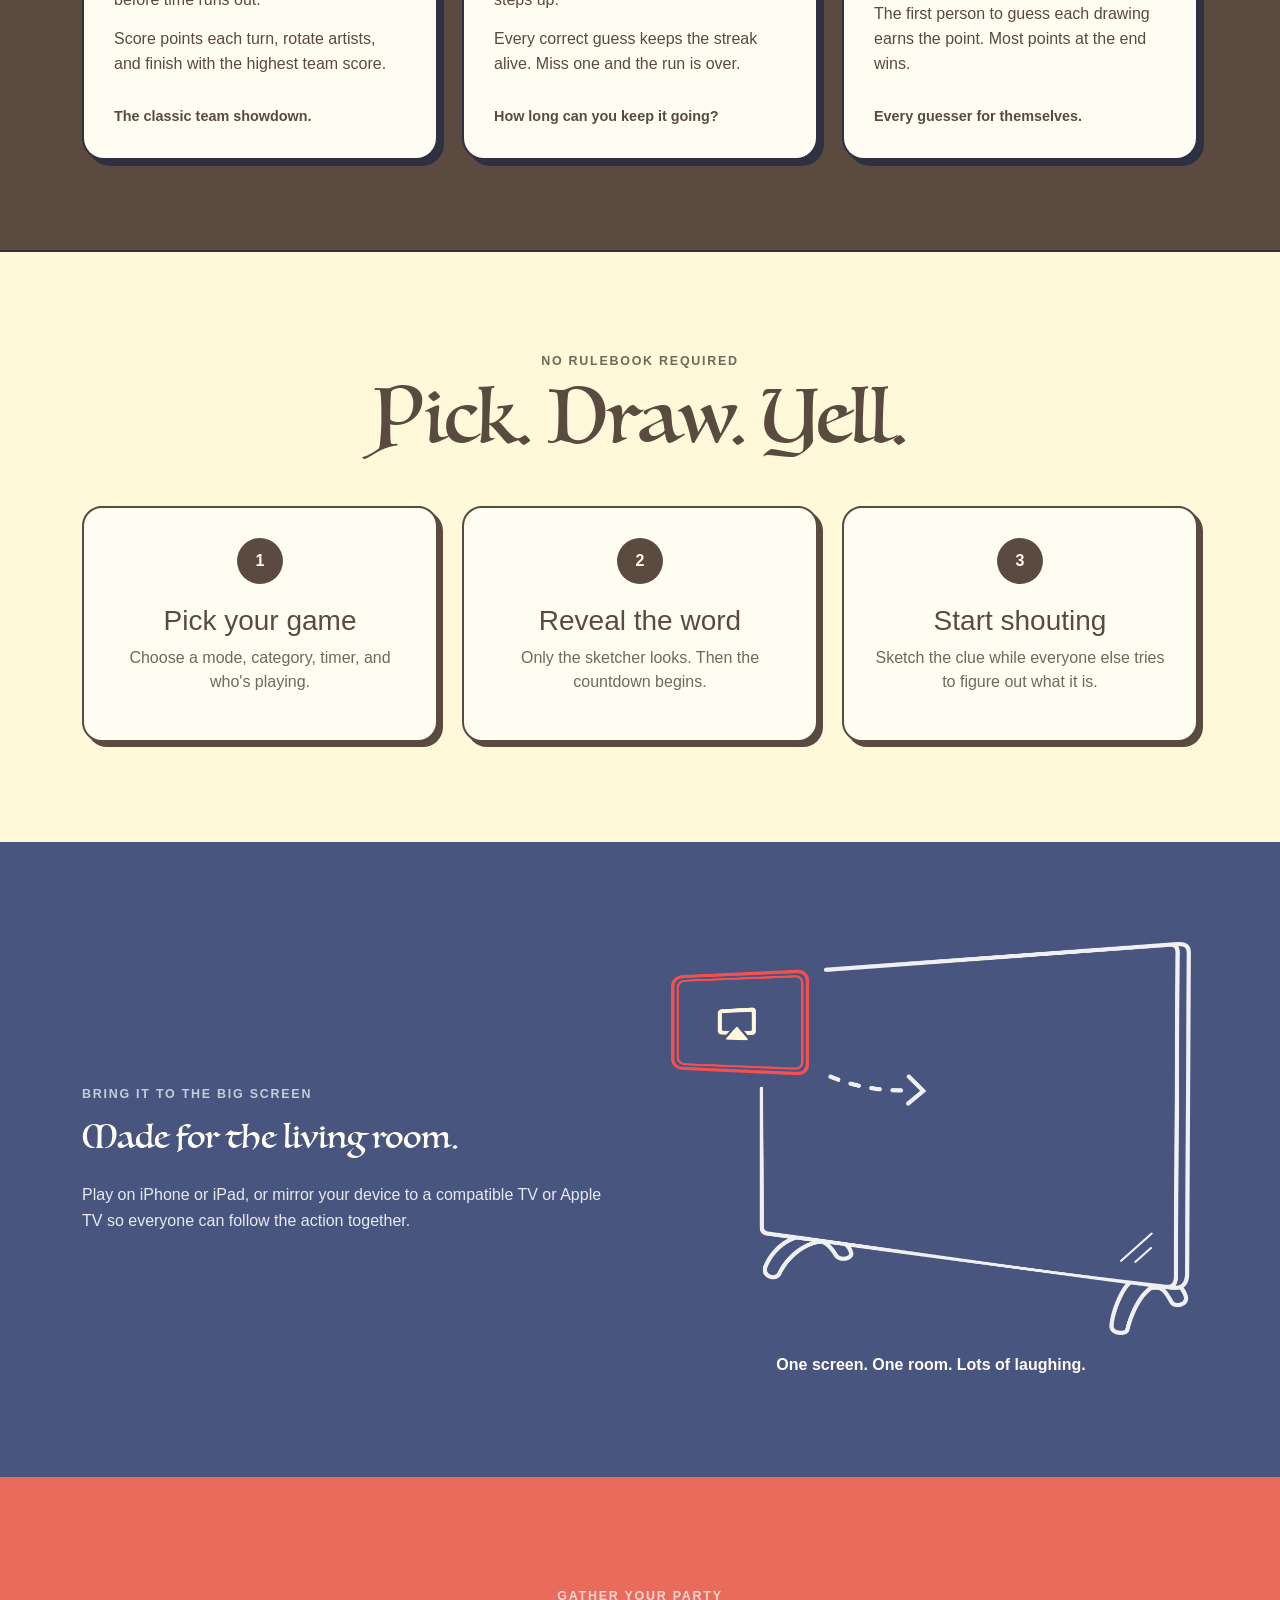
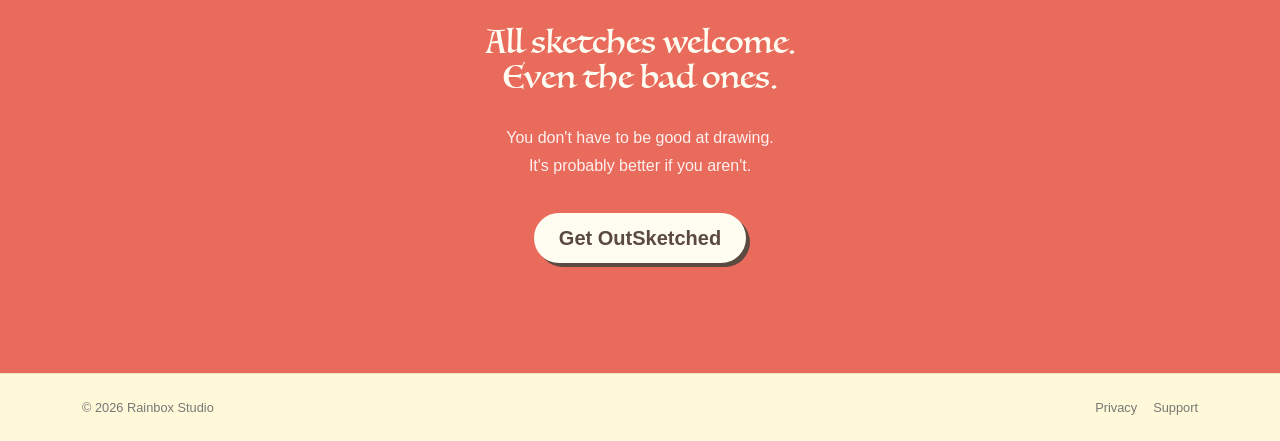
==== commit afa1c269: "update copy" ====
--- a/index.html
+++ b/index.html
@@ -341,21 +341,21 @@
             to a compatible TV or Apple TV so everyone
             can follow the action together.
           </p>
-
-          <p class="tv-signoff">
-            One screen. One room. Lots of laughing.
-          </p>
         </div>
 
         <div class="col-lg-6 text-center">
-          <div class="tv-image-wrap">
-            <img
-              src="assets/mirror.webp"
-              class="tv-image"
-              alt="OutSketched mirrored to a TV"
-            >
-          </div>
-        </div>
+        <div class="tv-image-wrap">
+          <img
+            src="assets/mirror.webp"
+            class="tv-image"
+            alt="OutSketched mirrored to a TV"
+          >
+        </div>
+
+        <p class="tv-signoff">
+          One screen. One room. Lots of laughing.
+        </p>
+      </div>
 
       </div>
     </div>
--- a/main.css
+++ b/main.css
@@ -488,7 +488,7 @@
 }
 
 .tv-signoff {
-  margin: 28px 0 0;
+  margin: 18px 0 0;
   color: var(--paper-light);
   font-weight: 700;
   line-height: 1.5;
@@ -694,7 +694,8 @@
   }
 
   .tv-image {
-    max-width: 460px;
+    width: 90%;
+    margin: 0 auto;
   }
 
   .final-cta {
--- a/main.css
+++ b/main.css
@@ -488,7 +488,7 @@
 }
 
 .tv-signoff {
-  margin: 28px 0 0;
+  margin: 18px 0 0;
   color: var(--paper-light);
   font-weight: 700;
   line-height: 1.5;
@@ -694,7 +694,8 @@
   }
 
   .tv-image {
-    max-width: 460px;
+    width: 90%;
+    margin: 0 auto;
   }
 
   .final-cta {
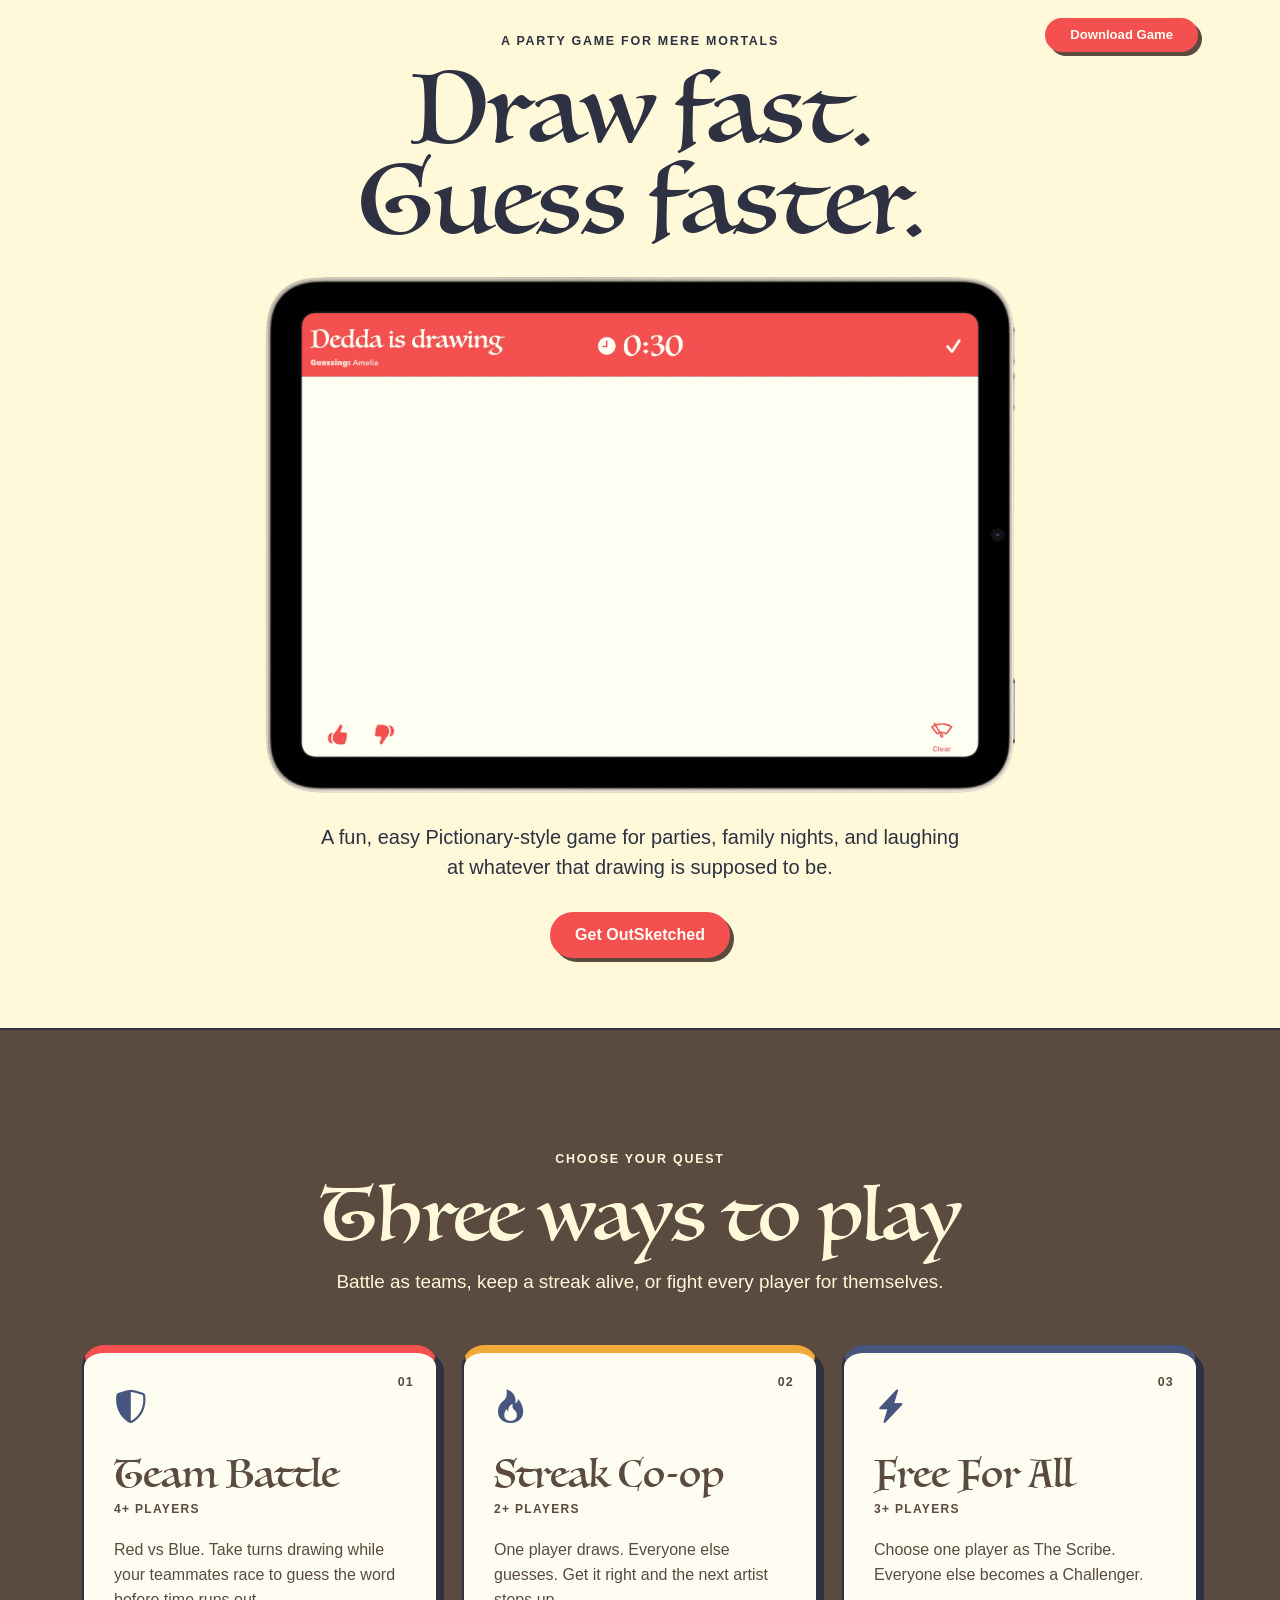
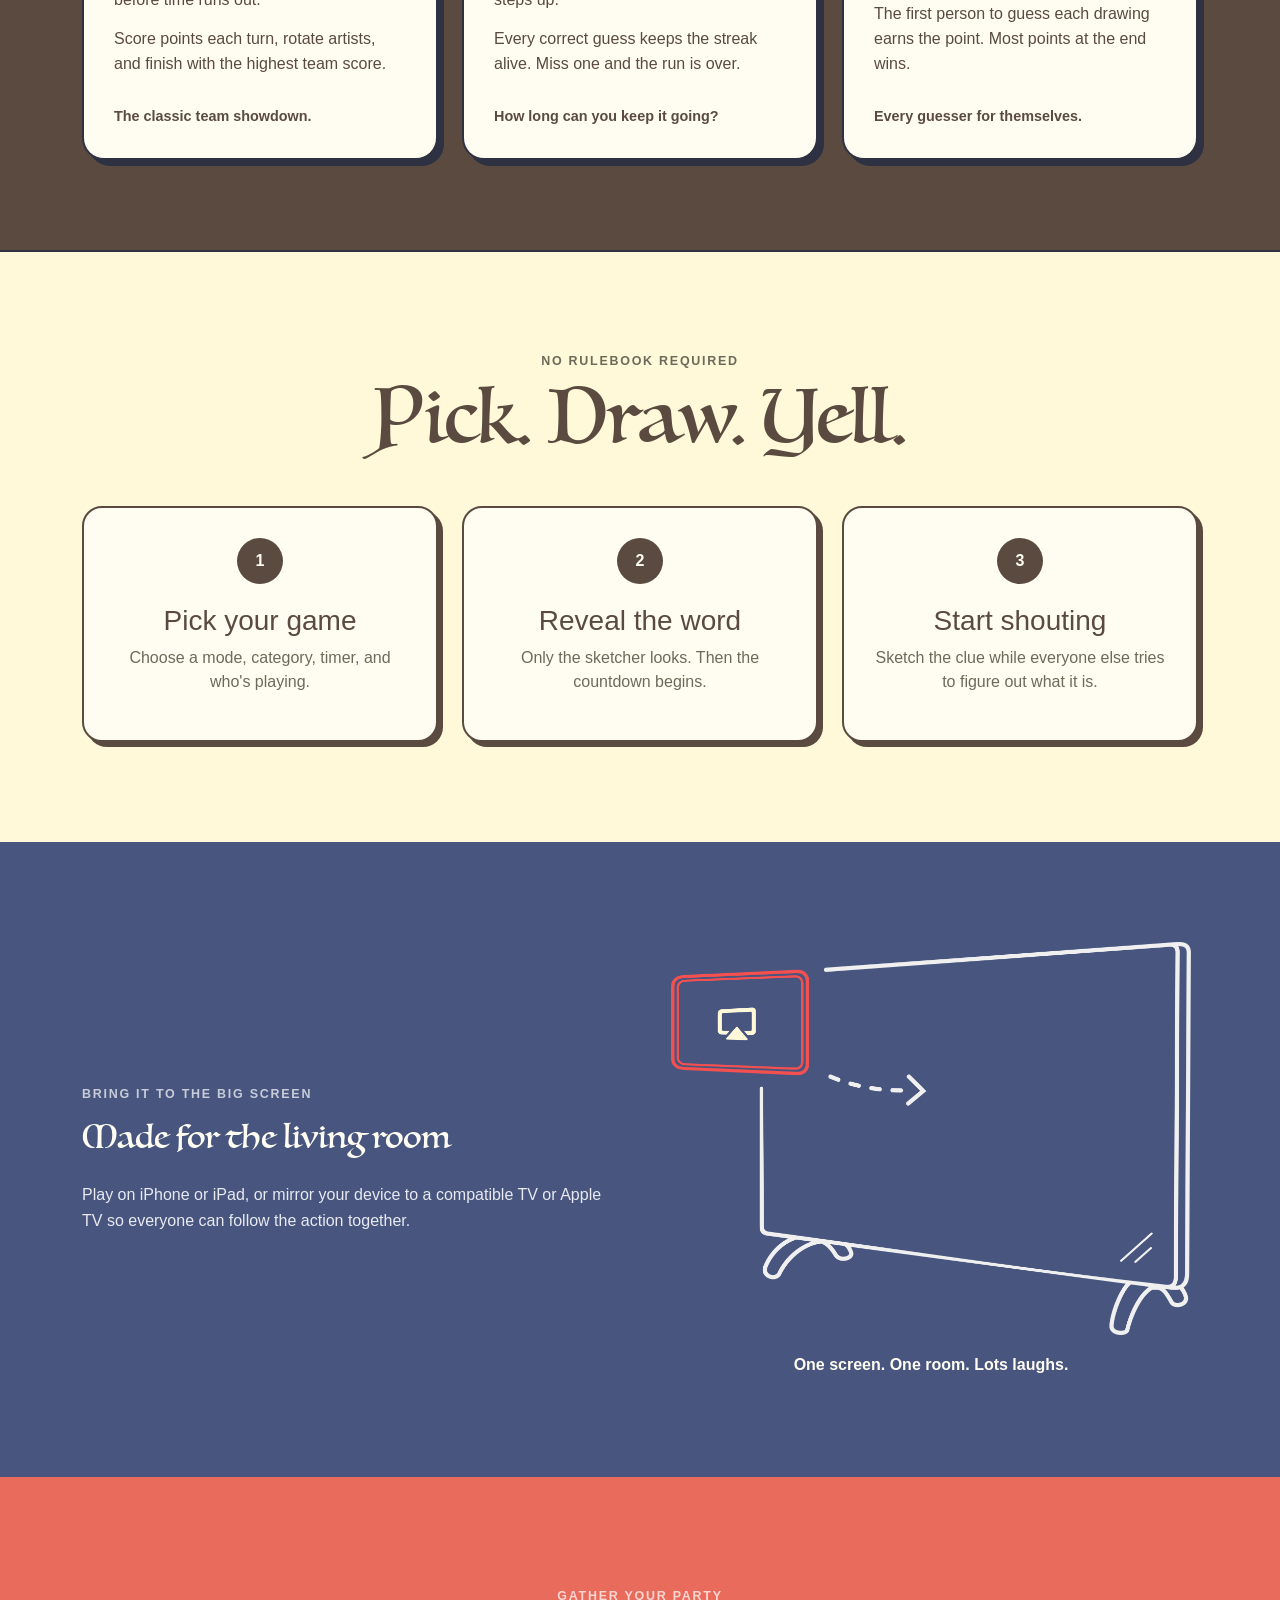
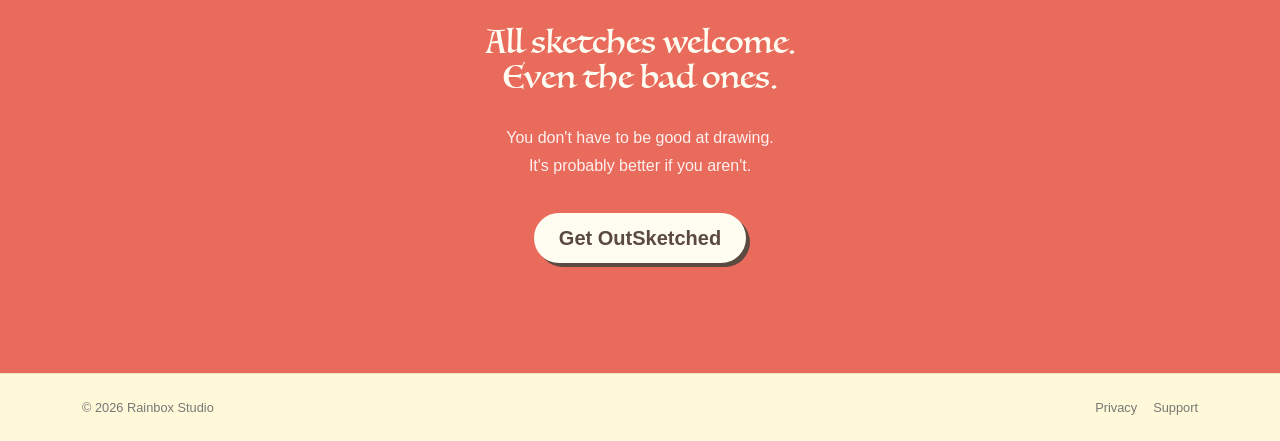
==== commit 090098b0: "update copy" ====
--- a/index.html
+++ b/index.html
@@ -147,7 +147,7 @@
       <div class="section-heading text-center">
         <div class="section-kicker">CHOOSE YOUR QUEST</div>
 
-        <h2>Three ways to play.</h2>
+        <h2>Three ways to play</h2>
 
         <p>
           Battle as teams, keep a streak alive,
@@ -333,7 +333,7 @@
           </div>
 
           <h2>
-            Made for the living room.
+            Made for the living room
           </h2>
 
           <p class="tv-copy">
@@ -353,7 +353,7 @@
         </div>
 
         <p class="tv-signoff">
-          One screen. One room. Lots of laughing.
+          One screen. One room. Lots laughs.
         </p>
       </div>
 
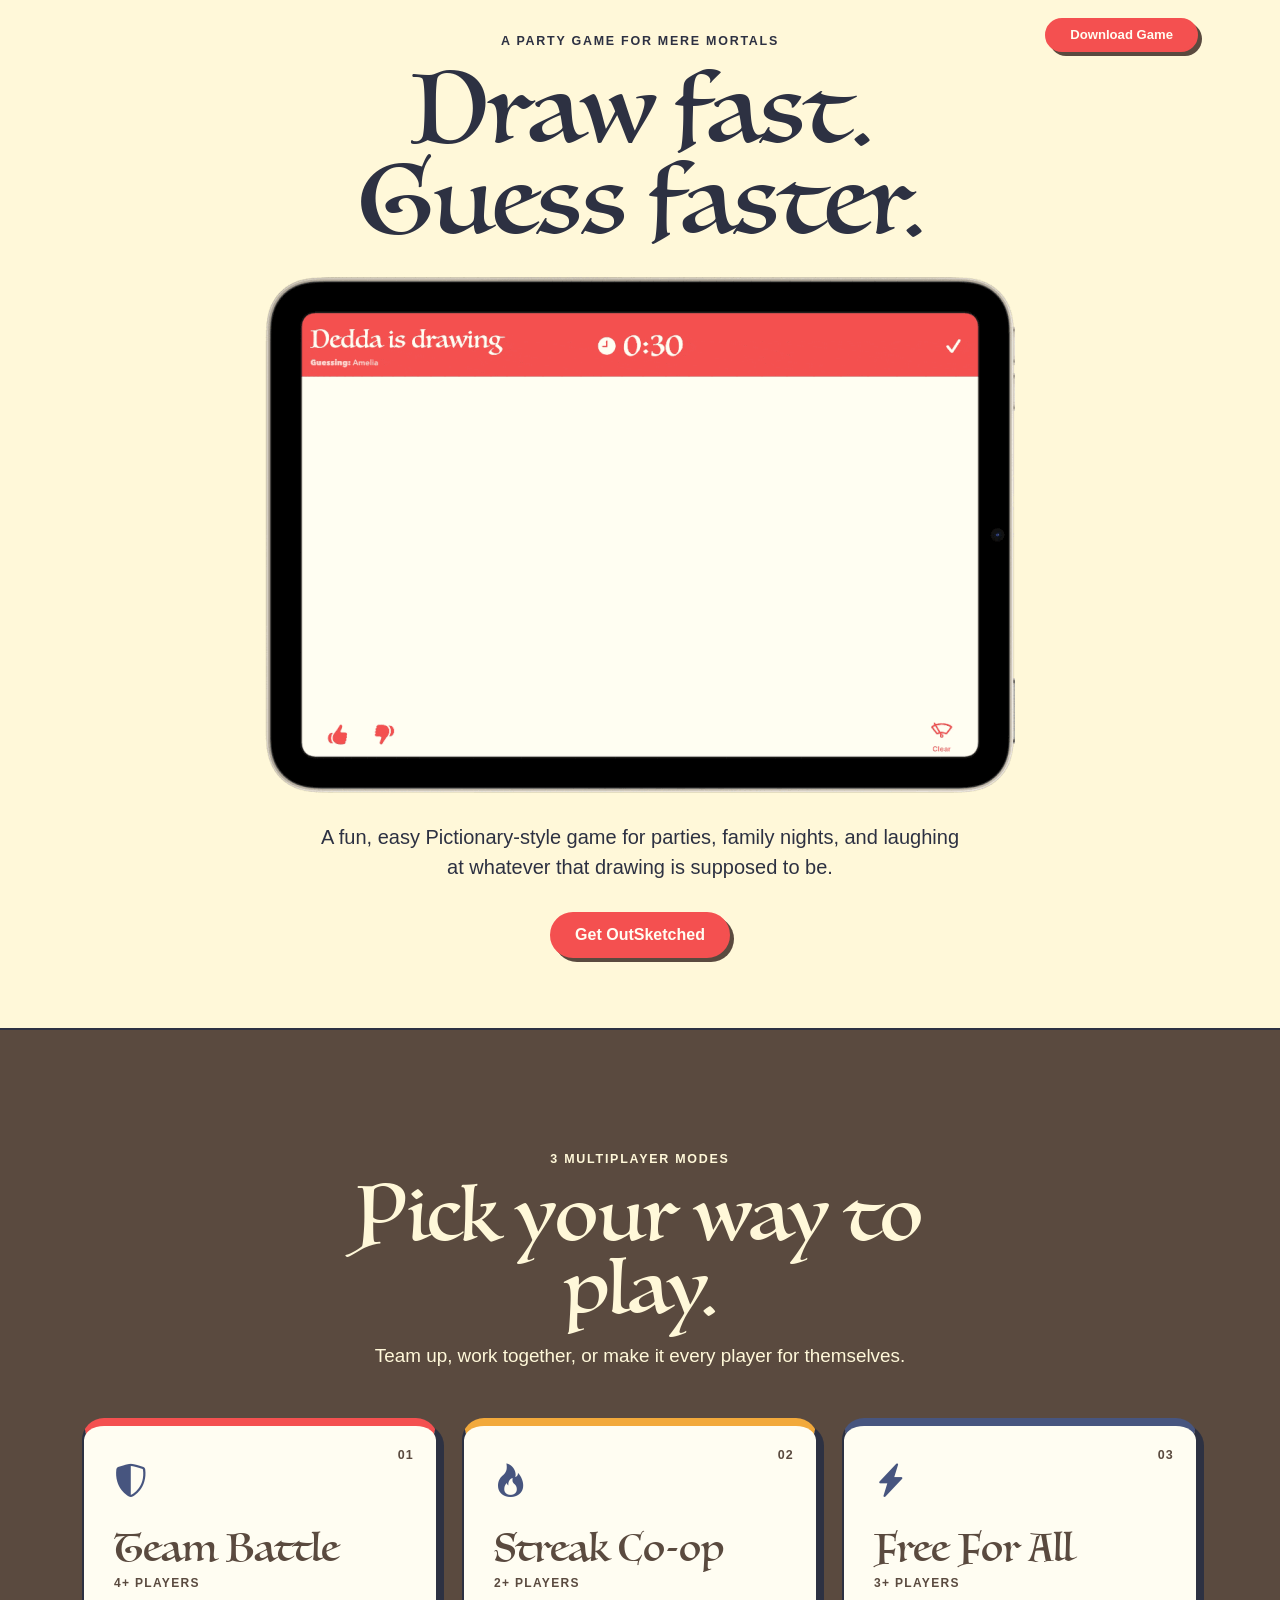
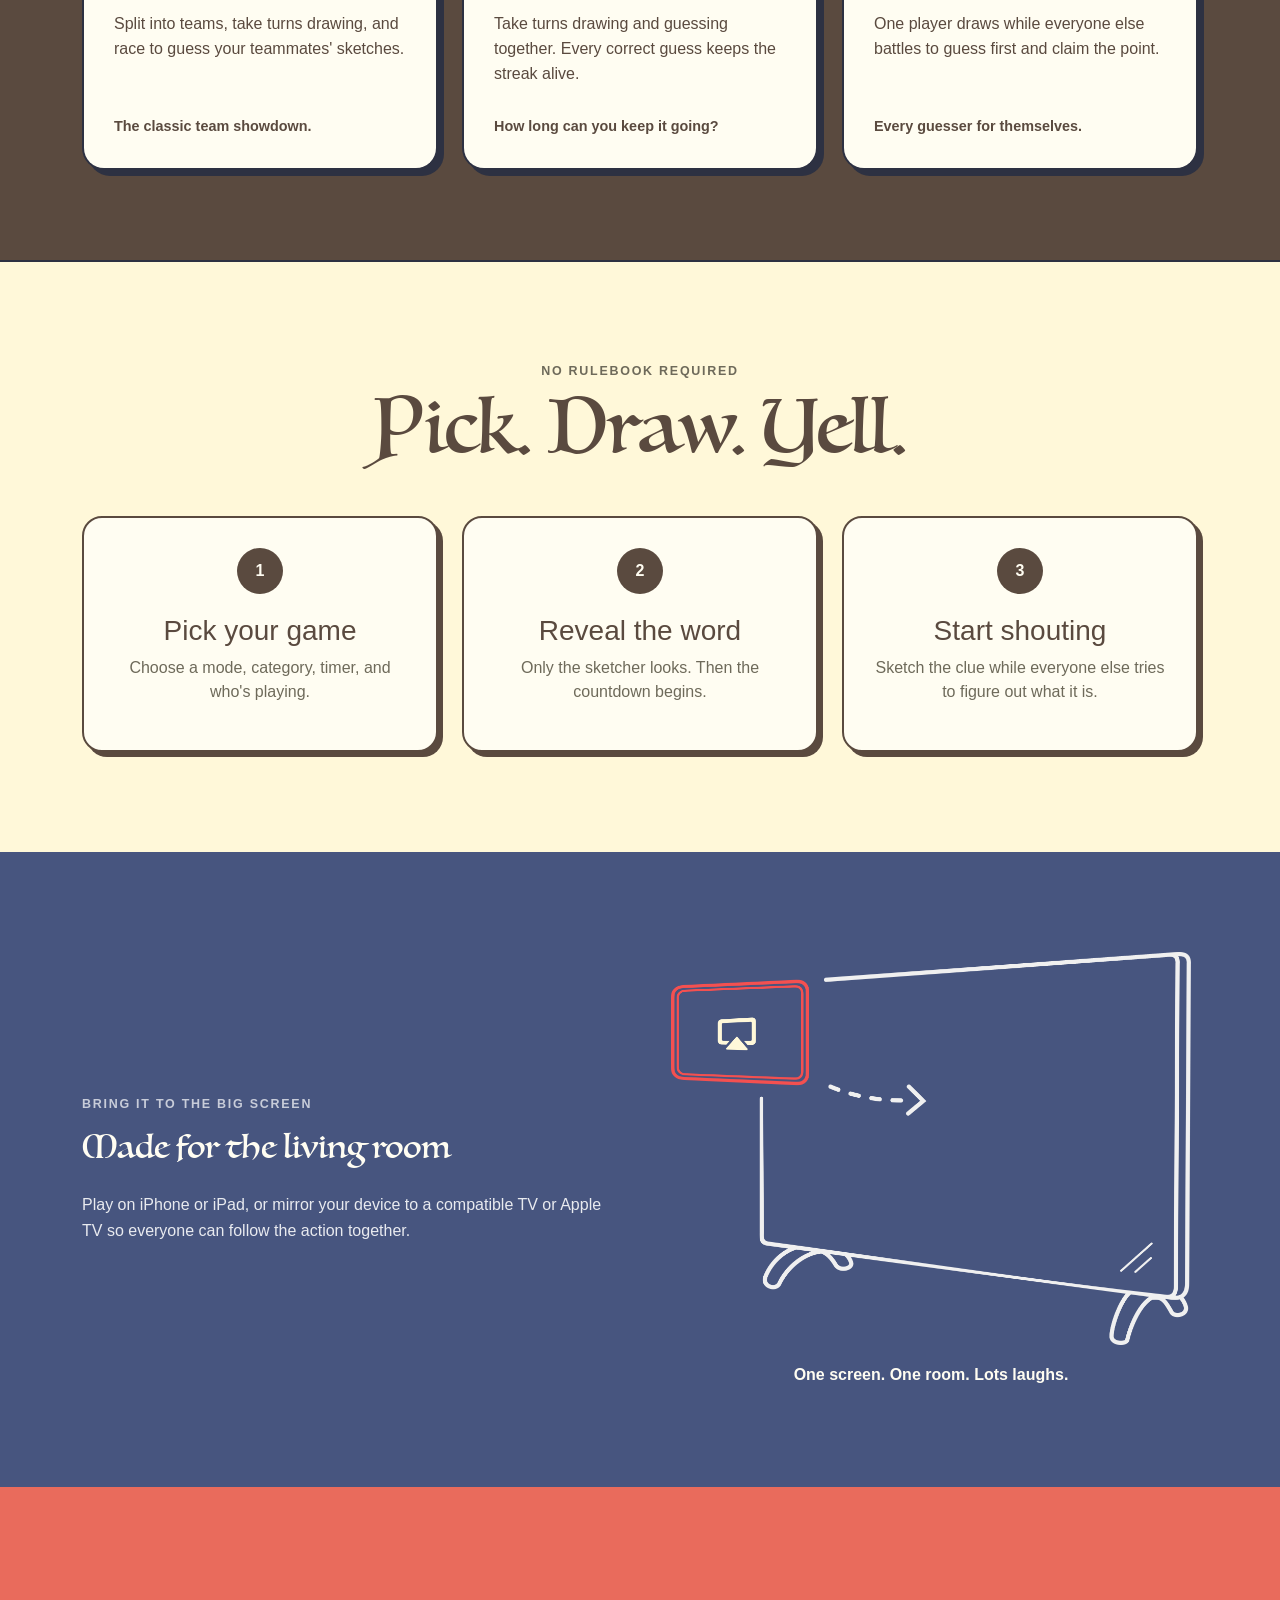
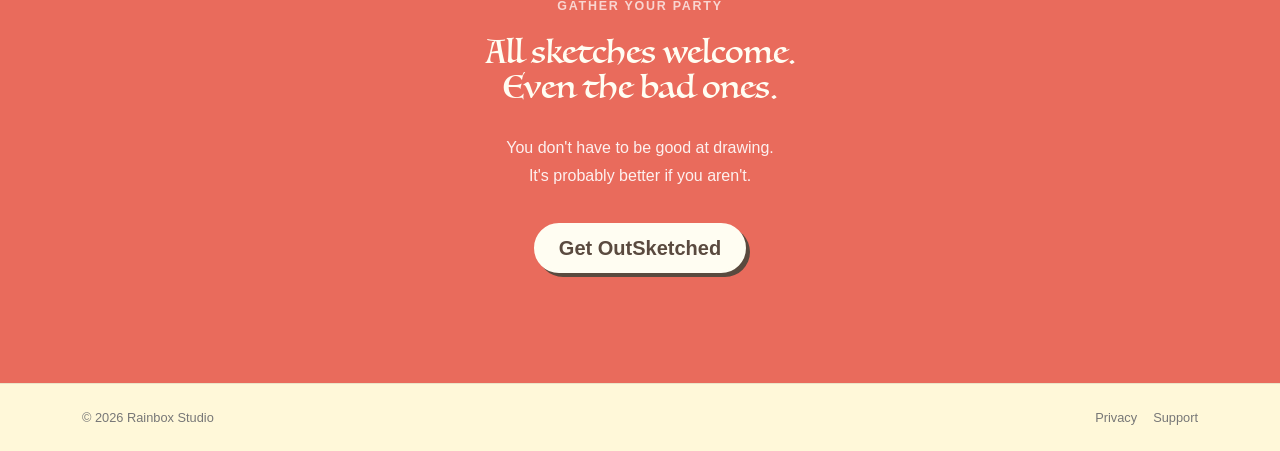
==== commit 76142413: "update copy and mod" ====
--- a/index.html
+++ b/index.html
@@ -145,13 +145,12 @@
     <div class="container">
 
       <div class="section-heading text-center">
-        <div class="section-kicker">CHOOSE YOUR QUEST</div>
-
-        <h2>Three ways to play</h2>
+        <div class="section-kicker">3 MULTIPLAYER MODES</div>
+
+        <h2>Pick your way to play.</h2>
 
         <p>
-          Battle as teams, keep a streak alive,
-          or fight every player for themselves.
+          Team up, work together, or make it every player for themselves.
         </p>
       </div>
 
@@ -175,13 +174,8 @@
             </div>
 
             <p>
-              Red vs Blue. Take turns drawing while your
-              teammates race to guess the word before time runs out.
-            </p>
-
-            <p>
-              Score points each turn, rotate artists,
-              and finish with the highest team score.
+              Split into teams, take turns drawing,
+              and race to guess your teammates' sketches.
             </p>
 
             <div class="mode-tag">
@@ -209,13 +203,8 @@
             </div>
 
             <p>
-              One player draws. Everyone else guesses.
-              Get it right and the next artist steps up.
-            </p>
-
-            <p>
+              Take turns drawing and guessing together.
               Every correct guess keeps the streak alive.
-              Miss one and the run is over.
             </p>
 
             <div class="mode-tag">
@@ -243,13 +232,8 @@
             </div>
 
             <p>
-              Choose one player as The Scribe.
-              Everyone else becomes a Challenger.
-            </p>
-
-            <p>
-              The first person to guess each drawing earns the point.
-              Most points at the end wins.
+              One player draws while everyone else
+              battles to guess first and claim the point.
             </p>
 
             <div class="mode-tag">
@@ -263,7 +247,6 @@
 
     </div>
   </section>
-
 
   <!-- SIMPLE GAME FLOW -->
   <section class="how-section">
--- a/main.css
+++ b/main.css
@@ -709,8 +709,8 @@
 -------------------------- */
 @media (max-width: 576px) and (orientation: portrait) {
   .hero-title {
-    font-size: clamp(3.2rem, 16vw, 4.4rem);
-    line-height: 0.95;
+    font-size: clamp(3.2rem, 16vw, 3.2rem);
+    line-height: 1.1;
   }
 
   .hero-word {
--- a/main.css
+++ b/main.css
@@ -709,8 +709,8 @@
 -------------------------- */
 @media (max-width: 576px) and (orientation: portrait) {
   .hero-title {
-    font-size: clamp(3.2rem, 16vw, 4.4rem);
-    line-height: 0.95;
+    font-size: clamp(3.2rem, 16vw, 3.2rem);
+    line-height: 1.1;
   }
 
   .hero-word {
